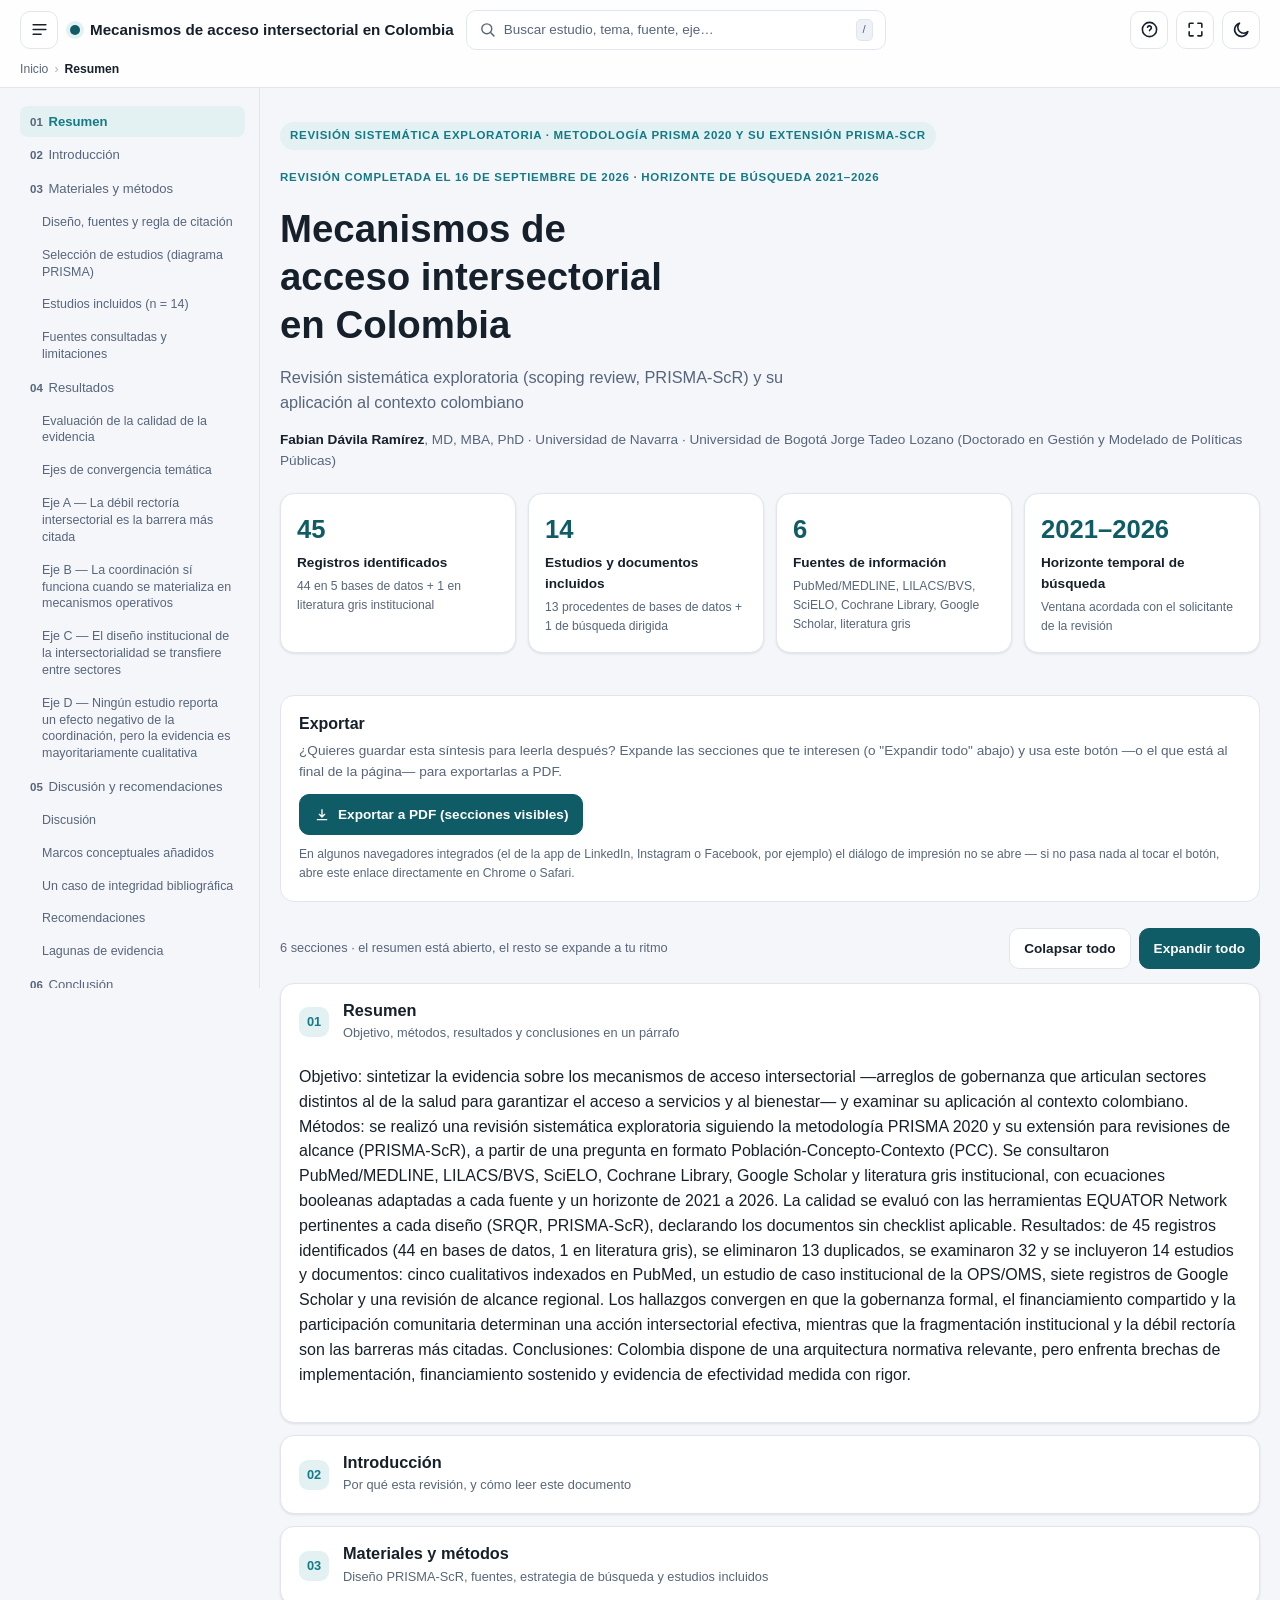
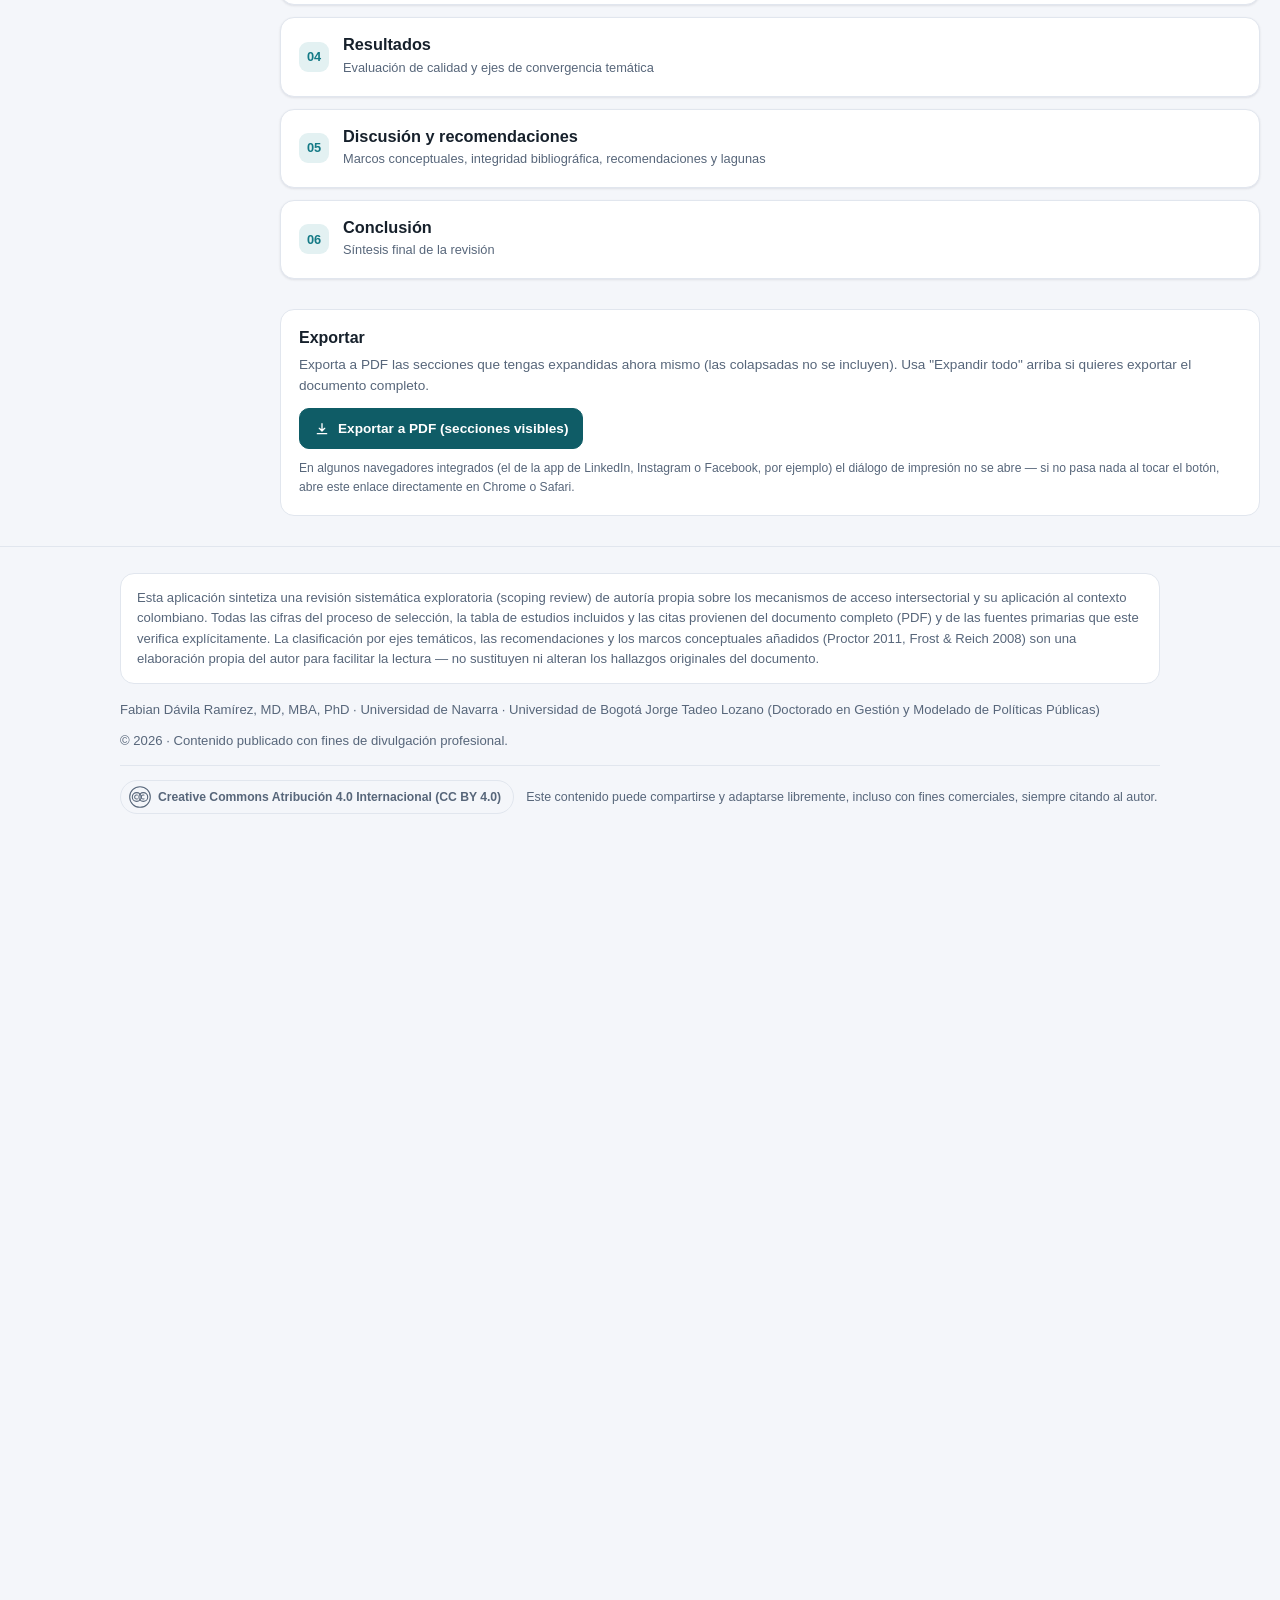
==== index.html @ cc87b581 "Publicación inicial: explorador interactivo de la revisión sistemática sobre mecanismos de acceso in" ====
<!doctype html>
<html lang="es">
<head>
<meta charset="UTF-8">
<meta name="viewport" content="width=device-width, initial-scale=1, viewport-fit=cover">
<title>Mecanismos de acceso intersectorial — Explorador interactivo</title>
<meta name="description" content="Revisión sistemática exploratoria (scoping review, PRISMA-ScR) sobre los mecanismos de acceso intersectorial y su aplicación al contexto colombiano.">
<meta name="color-scheme" content="light dark">
<link rel="icon" href="data:image/svg+xml,<svg xmlns=%22http://www.w3.org/2000/svg%22 viewBox=%220 0 100 100%22><text y=%22.9em%22 font-size=%2290%22>🔗</text></svg>">
<link rel="stylesheet" href="css/style.css">

<meta property="og:title" content="Mecanismos de acceso intersectorial — Explorador interactivo">
<meta property="og:description" content="Revisión sistemática exploratoria (scoping review, PRISMA-ScR) sobre los mecanismos de acceso intersectorial y su aplicación al contexto colombiano.">
<meta property="og:type" content="website">
</head>
<body>

<a href="#main" class="sr-only">Saltar al contenido</a>

<header class="site-header">
  <div class="container bar">
    <button class="icon-btn toc-toggle" id="toc-toggle" type="button" aria-label="Abrir índice" aria-expanded="false" aria-controls="sidebar">
      <svg viewBox="0 0 24 24" fill="none" stroke="currentColor" stroke-width="2" stroke-linecap="round"><path d="M4 6h16M4 12h16M4 18h10"/></svg>
    </button>
    <div class="brand">
      <span class="dot" aria-hidden="true"></span>
      <span id="brand-title">Acceso Intersectorial</span>
    </div>
    <button class="search-trigger" id="search-trigger" type="button" aria-haspopup="dialog" aria-controls="search-panel">
      <svg viewBox="0 0 24 24" fill="none" stroke="currentColor" stroke-width="2" stroke-linecap="round"><circle cx="11" cy="11" r="7"/><path d="M21 21l-4.3-4.3"/></svg>
      <span>Buscar estudio, tema, fuente, eje…</span>
      <kbd>/</kbd>
    </button>
    <div class="header-actions">
      <button class="icon-btn" id="help-toggle" type="button" aria-label="Atajos de teclado" aria-haspopup="dialog" aria-controls="shortcuts-panel" title="Atajos de teclado (?)">
        <svg viewBox="0 0 24 24" fill="none" stroke="currentColor" stroke-width="2" stroke-linecap="round" stroke-linejoin="round"><circle cx="12" cy="12" r="9"/><path d="M9.5 9.2a2.5 2.5 0 0 1 4.9.8c0 1.6-2.4 1.8-2.4 3.4"/><circle cx="12" cy="16.8" r=".4" fill="currentColor" stroke="none"/></svg>
      </button>
      <button class="icon-btn" id="focus-toggle" type="button" aria-label="Modo de lectura enfocada" aria-pressed="false" title="Modo de lectura enfocada">
        <svg viewBox="0 0 24 24" fill="none" stroke="currentColor" stroke-width="2" stroke-linecap="round" stroke-linejoin="round"><path d="M4 9V5a1 1 0 0 1 1-1h4M20 9V5a1 1 0 0 0-1-1h-4M4 15v4a1 1 0 0 0 1 1h4M20 15v4a1 1 0 0 1-1 1h-4"/></svg>
      </button>
      <button class="icon-btn theme-toggle" id="theme-toggle" type="button" aria-label="Cambiar modo claro/oscuro" title="Modo claro / oscuro">
        <svg class="sun" viewBox="0 0 24 24" fill="none" stroke="currentColor" stroke-width="2" stroke-linecap="round"><circle cx="12" cy="12" r="4.2"/><path d="M12 2.5v2.4M12 19.1v2.4M4.4 4.4l1.7 1.7M17.9 17.9l1.7 1.7M2.5 12h2.4M19.1 12h2.4M4.4 19.6l1.7-1.7M17.9 6.1l1.7-1.7"/></svg>
        <svg class="moon" viewBox="0 0 24 24" fill="none" stroke="currentColor" stroke-width="2" stroke-linecap="round" stroke-linejoin="round"><path d="M20 14.5A8.5 8.5 0 1 1 9.5 4a6.8 6.8 0 0 0 10.5 10.5z"/></svg>
      </button>
    </div>
  </div>
  <nav class="breadcrumb" id="breadcrumb" aria-label="Ruta de navegación"></nav>
</header>

<!-- Search overlay -->
<div class="search-panel" id="search-panel" role="dialog" aria-modal="true" aria-label="Buscar en el explorador" hidden>
  <div class="search-panel-inner">
    <div class="search-input-row">
      <svg viewBox="0 0 24 24" fill="none" stroke="currentColor" stroke-width="2" stroke-linecap="round"><circle cx="11" cy="11" r="7"/><path d="M21 21l-4.3-4.3"/></svg>
      <input type="text" id="search-input" placeholder="Estudio, autor, tema, fuente, eje…" autocomplete="off" aria-label="Texto de búsqueda" aria-controls="search-results" aria-expanded="false" role="combobox" aria-autocomplete="list">
      <button class="icon-btn" id="search-close" type="button" aria-label="Cerrar búsqueda (Esc)">
        <svg viewBox="0 0 24 24" fill="none" stroke="currentColor" stroke-width="2" stroke-linecap="round"><path d="M6 6l12 12M18 6L6 18"/></svg>
      </button>
    </div>
    <ul class="search-results" id="search-results" role="listbox" aria-label="Resultados de búsqueda"></ul>
    <p class="search-hint">↑ / ↓ para navegar · Enter para ir · Esc para cerrar</p>
  </div>
</div>

<!-- Keyboard shortcuts help -->
<div class="shortcuts-panel" id="shortcuts-panel" role="dialog" aria-modal="true" aria-label="Atajos de teclado" hidden>
  <div class="shortcuts-panel-inner">
    <div class="shortcuts-head">
      <h2>Atajos de teclado</h2>
      <button class="icon-btn" id="shortcuts-close" type="button" aria-label="Cerrar (Esc)">
        <svg viewBox="0 0 24 24" fill="none" stroke="currentColor" stroke-width="2" stroke-linecap="round"><path d="M6 6l12 12M18 6L6 18"/></svg>
      </button>
    </div>
    <dl class="shortcuts-list">
      <div><dt><kbd>/</kbd></dt><dd>Abrir el buscador</dd></div>
      <div><dt><kbd>Esc</kbd></dt><dd>Cerrar buscador, ayuda o índice móvil</dd></div>
      <div><dt><kbd>↑</kbd> <kbd>↓</kbd></dt><dd>Moverse entre resultados de búsqueda</dd></div>
      <div><dt><kbd>Enter</kbd></dt><dd>Ir al resultado resaltado</dd></div>
      <div><dt><kbd>?</kbd></dt><dd>Abrir/cerrar esta ayuda</dd></div>
    </dl>
  </div>
</div>

<div class="layout">
  <div class="sidebar-scrim" id="sidebar-scrim" hidden></div>
  <aside class="sidebar" id="sidebar" aria-label="Índice de contenidos">
    <nav class="toc" id="toc" aria-label="Secciones"></nav>
    <div class="sidebar-footer">
      <button class="btn sources-panel-btn" id="sources-panel-btn" type="button">Panel de fuentes</button>
    </div>
  </aside>

  <main id="main">
    <div class="container">
      <section class="hero">
        <span class="eyebrow" id="hero-framework">Revisión sistemática exploratoria</span>
        <span class="eyebrow" id="hero-period" style="background:transparent;padding-left:0"></span>
        <h1 id="hero-title">Mecanismos de acceso intersectorial en Colombia</h1>
        <p class="lede" id="hero-lede">Explorador interactivo de una revisión sistemática exploratoria (scoping review, PRISMA-ScR) sobre los mecanismos de acceso intersectorial y su aplicación al contexto colombiano.</p>
        <p class="byline" id="byline"></p>
        <div class="stat-grid" id="stat-grid"></div>
      </section>

      <!-- Botón de exportar duplicado al inicio y al final — mismo control global,
           nunca uno por sección (ver references/arquitectura-js.md, "Exportar a PDF"). -->
      <section class="export-panel export-panel-top" aria-labelledby="export-panel-top-title">
        <h2 id="export-panel-top-title">Exportar</h2>
        <p class="export-panel-intro">¿Quieres guardar esta síntesis para leerla después? Expande las secciones que te interesen (o "Expandir todo" abajo) y usa este botón —o el que está al final de la página— para exportarlas a PDF.</p>
        <button class="btn btn-primary js-export-pdf" type="button">
          <svg viewBox="0 0 24 24" fill="none" stroke="currentColor" stroke-width="2" stroke-linecap="round" stroke-linejoin="round" width="16" height="16" aria-hidden="true"><path d="M12 4v11m0 0l-4-4m4 4l4-4M5 19h14"/></svg>
          Exportar a PDF (secciones visibles)
        </button>
        <p class="export-panel-hint">En algunos navegadores integrados (el de la app de LinkedIn, Instagram o Facebook, por ejemplo) el diálogo de impresión no se abre — si no pasa nada al tocar el botón, abre este enlace directamente en Chrome o Safari.</p>
      </section>

      <div class="toolbar">
        <span class="hint" id="section-count-hint"></span>
        <div style="display:flex;gap:8px;flex-wrap:wrap">
          <button class="btn" id="collapse-all" type="button">Colapsar todo</button>
          <button class="btn btn-primary" id="expand-all" type="button">Expandir todo</button>
        </div>
      </div>

      <!-- El motor (app.js) llena este contenedor a partir de SECTIONS -->
      <div class="accordion" id="accordion"></div>

      <section class="export-panel" aria-labelledby="export-panel-title">
        <h2 id="export-panel-title">Exportar</h2>
        <p class="export-panel-intro">Exporta a PDF las secciones que tengas expandidas ahora mismo (las colapsadas no se incluyen). Usa "Expandir todo" arriba si quieres exportar el documento completo.</p>
        <button class="btn btn-primary js-export-pdf" type="button">
          <svg viewBox="0 0 24 24" fill="none" stroke="currentColor" stroke-width="2" stroke-linecap="round" stroke-linejoin="round" width="16" height="16" aria-hidden="true"><path d="M12 4v11m0 0l-4-4m4 4l4-4M5 19h14"/></svg>
          Exportar a PDF (secciones visibles)
        </button>
        <p class="export-panel-hint">En algunos navegadores integrados (el de la app de LinkedIn, Instagram o Facebook, por ejemplo) el diálogo de impresión no se abre — si no pasa nada al tocar el botón, abre este enlace directamente en Chrome o Safari.</p>
      </section>

      <section class="sources-panel" id="sources-panel" aria-labelledby="sources-panel-title" hidden>
        <h2 id="sources-panel-title">Panel de fuentes</h2>
        <p class="sources-panel-intro">Todas las fuentes con URL pública verificable citadas en esta aplicación, en un solo lugar.</p>
        <div id="sources-panel-body"></div>
      </section>
    </div>
  </main>
</div>

<button class="scroll-top" id="scroll-top" type="button" aria-label="Volver arriba" hidden>
  <svg viewBox="0 0 24 24" fill="none" stroke="currentColor" stroke-width="2.2" stroke-linecap="round" stroke-linejoin="round"><path d="M12 19V5M5 12l7-7 7 7"/></svg>
</button>

<footer class="site-footer">
  <div class="container">
    <div class="disclaimer" id="footer-disclaimer"></div>
    <p id="footer-author"></p>
    <p>© <span id="year"></span> · Contenido publicado con fines de divulgación profesional.</p>
    <div class="cc-block">
      <a class="cc-badge" id="cc-badge" href="#" target="_blank" rel="license noopener noreferrer"></a>
      <p id="footer-license-text"></p>
    </div>
  </div>
</footer>

<script src="js/data.js"></script>
<script src="js/app.js"></script>
</body>
</html>
---- css/style.css ----
/* ============================================================
   Design tokens
   ============================================================ */
:root{
  --bg: #f4f6fa;
  --bg-elevated: #ffffff;
  --surface: #ffffff;
  --surface-2: #eef1f7;
  --text: #16202b;
  --text-muted: #57667a;
  --border: #e1e6ee;
  --primary: #0f5c66;
  --primary-2: #147a86;
  --primary-tint: #e3f1f2;
  --accent: #c4711f;
  --danger: #b3241c;
  --danger-tint: #fbe9e7;
  --success: #226b4a;
  --success-tint: #e6f3ec;
  --chip-a: #6a3fb5;
  --chip-b: #b3241c;
  --chip-c: #c4711f;
  --chip-d: #147a86;
  --chip-e: #3a5a9c;
  --shadow: 0 1px 2px rgba(16,24,40,.04), 0 1px 3px rgba(16,24,40,.06);
  --shadow-lg: 0 8px 24px rgba(16,24,40,.10);
  --radius: 14px;
  --radius-sm: 8px;
  --maxw: 1080px;
  color-scheme: light;
}

@media (prefers-color-scheme: dark){
  :root:not([data-theme="light"]){
    --bg: #0e141b;
    --bg-elevated: #141c25;
    --surface: #161f29;
    --surface-2: #1c2632;
    --text: #e7ecf2;
    --text-muted: #97a5b6;
    --border: #263140;
    --primary: #4fb8c2;
    --primary-2: #6fd0d9;
    --primary-tint: #113238;
    --accent: #e0a458;
    --danger: #f0776d;
    --danger-tint: #3a1f1c;
    --success: #64d19f;
    --success-tint: #10301f;
    --chip-a: #b39ce8;
    --chip-b: #f0776d;
    --chip-c: #e0a458;
    --chip-d: #4fb8c2;
    --chip-e: #8fa8e0;
    --shadow: 0 1px 2px rgba(0,0,0,.3);
    --shadow-lg: 0 12px 32px rgba(0,0,0,.45);
    color-scheme: dark;
  }
}
:root[data-theme="dark"]{
  --bg: #0e141b;
  --bg-elevated: #141c25;
  --surface: #161f29;
  --surface-2: #1c2632;
  --text: #e7ecf2;
  --text-muted: #97a5b6;
  --border: #263140;
  --primary: #4fb8c2;
  --primary-2: #6fd0d9;
  --primary-tint: #113238;
  --accent: #e0a458;
  --danger: #f0776d;
  --danger-tint: #3a1f1c;
  --success: #64d19f;
  --success-tint: #10301f;
  --chip-a: #b39ce8;
  --chip-b: #f0776d;
  --chip-c: #e0a458;
  --chip-d: #4fb8c2;
  --chip-e: #8fa8e0;
  --shadow: 0 1px 2px rgba(0,0,0,.3);
  --shadow-lg: 0 12px 32px rgba(0,0,0,.45);
  color-scheme: dark;
}

*{ box-sizing: border-box; }
html{ scroll-behavior: smooth; }
@media (prefers-reduced-motion: reduce){
  html{ scroll-behavior: auto; }
  *{ animation-duration:.001ms !important; transition-duration:.001ms !important; }
}
/* Accessibility: visible focus ring on every interactive element */
a:focus-visible, button:focus-visible, input:focus-visible, [tabindex]:focus-visible,
.acc-header:focus-visible, .node-box:focus-visible, .loop-tag-group:focus-visible,
.filter-chip:focus-visible, .data-table-toggle:focus-visible{
  outline: 3px solid var(--primary-2);
  outline-offset: 2px;
  border-radius: 4px;
}
:focus:not(:focus-visible){ outline: none; }
.sr-only-focusable:not(:focus){
  position:absolute; width:1px; height:1px; padding:0; margin:-1px; overflow:hidden;
  clip:rect(0,0,0,0); white-space:nowrap; border:0;
}
body{
  margin:0;
  background: var(--bg);
  color: var(--text);
  font-family: -apple-system, "Segoe UI", Roboto, Helvetica, Arial, sans-serif;
  line-height: 1.55;
  -webkit-font-smoothing: antialiased;
  transition: background .2s ease, color .2s ease;
}
img{ max-width:100%; }
a{ color: var(--primary-2); }
h1,h2,h3,h4{ line-height:1.25; margin: 0 0 .4em; font-weight: 700; }
p{ margin: 0 0 .8em; }
.container{ max-width: var(--maxw); margin:0 auto; padding: 0 20px; }

/* ============================================================
   Header
   ============================================================ */
.site-header{
  position: sticky; top:0; z-index: 40;
  background: color-mix(in srgb, var(--bg-elevated) 88%, transparent);
  backdrop-filter: saturate(180%) blur(10px);
  border-bottom: 1px solid var(--border);
}
.site-header .bar{
  display:flex; align-items:center; justify-content: flex-start;
  padding: 10px 20px;
  gap: 12px;
  max-width: 1360px; margin: 0 auto;
}
.brand{ display:flex; align-items:center; gap:10px; font-weight:700; font-size:.95rem; flex:none; }
.brand .dot{ width:10px; height:10px; border-radius:50%; background: var(--primary); box-shadow: 0 0 0 4px var(--primary-tint); flex: none; }
.header-actions{ display:flex; align-items:center; gap:8px; flex:none; margin-left:auto; }
.toc-toggle{ display:none; }

/* Search trigger (opens the search panel) */
.search-trigger{
  display:flex; align-items:center; gap:8px; flex:1 1 auto; max-width: 420px;
  font: inherit; font-size:.84rem; color: var(--text-muted);
  background: var(--surface); border:1px solid var(--border); border-radius: 10px;
  padding: 8px 12px; cursor:pointer; min-width:0;
}
.search-trigger:hover{ background: var(--surface-2); }
.search-trigger svg{ width:17px; height:17px; flex:none; }
.search-trigger span{ flex:1 1 auto; text-align:left; overflow:hidden; text-overflow:ellipsis; white-space:nowrap; }
.search-trigger kbd{
  flex:none; font: inherit; font-size:.72rem; padding: 1px 6px; border-radius:5px;
  border:1px solid var(--border); background: var(--surface-2); color: var(--text-muted);
}

/* Breadcrumb */
.breadcrumb{
  max-width: 1360px; margin: 0 auto; padding: 0 20px 8px;
  font-size:.76rem; color: var(--text-muted); display:flex; gap:6px; flex-wrap:wrap;
  min-height: 1px;
}
.breadcrumb a{ color: var(--text-muted); text-decoration:none; }
.breadcrumb a:hover{ color: var(--primary-2); text-decoration:underline; }
.breadcrumb .sep{ opacity:.5; }
.breadcrumb .current{ color: var(--text); font-weight:600; }

/* ============================================================
   Layout: sidebar + main content
   ============================================================ */
.layout{
  display:grid; grid-template-columns: 260px minmax(0,1fr);
  max-width: 1360px; margin: 0 auto; align-items: start; gap: 0;
}
.sidebar{
  position: sticky; top: 0; align-self: start;
  max-height: 100vh; overflow-y: auto;
  padding: 18px 14px 40px 20px;
  border-right: 1px solid var(--border);
}
.sidebar-footer{ margin-top:16px; padding-top:14px; border-top:1px solid var(--border); }
.sources-panel-btn{ width:100%; justify-content:center; }
#main{ min-width:0; }
.sidebar-scrim{
  display:none;
}

.toc{ display:flex; flex-direction:column; gap:2px; }
.toc-link{
  display:block; padding:7px 10px; border-radius:8px; font-size:.82rem;
  color: var(--text-muted); text-decoration:none; line-height:1.35;
}
.toc-link:hover{ background: var(--surface-2); color: var(--text); }
.toc-link.active{ background: var(--primary-tint); color: var(--primary-2); font-weight:700; }
.toc-link.sub{ padding-left:22px; font-size:.78rem; }
.toc-num{ display:inline-block; width:1.6em; color: var(--text-muted); font-weight:700; font-size:.72rem; }

@media (max-width: 960px){
  .toc-toggle{ display:inline-flex; }
  .search-trigger span{ display:none; }
  .search-trigger kbd{ display:none; }
  .search-trigger{ flex:none; width:38px; height:38px; justify-content:center; padding:0; }
  .layout{ display:block; }
  .sidebar{
    position: fixed; top:0; left:0; bottom:0; z-index: 70;
    width: min(320px, 86vw); max-height:none;
    background: var(--bg-elevated); box-shadow: var(--shadow-lg);
    transform: translateX(-100%); transition: transform .22s ease;
    padding-top: 64px;
  }
  .sidebar.open{ transform: translateX(0); }
  .sidebar-scrim{
    display:block; position:fixed; inset:0; z-index:60;
    background: rgba(10,14,20,.45);
  }
  .sidebar-scrim[hidden]{ display:none; }
}

.icon-btn{
  display:inline-flex; align-items:center; justify-content:center;
  width:38px; height:38px; border-radius: 10px;
  border: 1px solid var(--border); background: var(--surface); color: var(--text);
  cursor:pointer; transition: transform .15s ease, background .15s ease;
}
.icon-btn:hover{ background: var(--surface-2); }
.icon-btn:active{ transform: scale(.94); }
.icon-btn svg{ width:19px; height:19px; }
.theme-toggle .sun{ display:none; }
:root[data-theme="dark"] .theme-toggle .sun{ display:block; }
:root[data-theme="dark"] .theme-toggle .moon{ display:none; }
@media (prefers-color-scheme: dark){
  :root:not([data-theme="light"]) .theme-toggle .sun{ display:block; }
  :root:not([data-theme="light"]) .theme-toggle .moon{ display:none; }
}

.btn{
  display:inline-flex; align-items:center; gap:8px;
  font: inherit; font-weight:600; font-size:.85rem;
  padding: 9px 14px; border-radius: 10px; border:1px solid var(--border);
  background: var(--surface); color: var(--text); cursor:pointer;
  transition: background .15s ease, border-color .15s ease;
  white-space: nowrap;
}
.btn:hover{ background: var(--surface-2); }
.btn-primary{ background: var(--primary); border-color: var(--primary); color: #fff; }
.btn-primary:hover{ background: var(--primary-2); border-color: var(--primary-2); }
.btn svg{ width:16px; height:16px; }

/* ============================================================
   Hero
   ============================================================ */
.hero{ padding: 34px 0 22px; }
.eyebrow{
  display:inline-flex; align-items:center; gap:8px;
  font-size:.72rem; font-weight:700; letter-spacing:.06em; text-transform:uppercase;
  color: var(--primary-2); background: var(--primary-tint);
  padding: 5px 10px; border-radius: 999px; margin-bottom: 14px;
}
.hero h1{ font-size: clamp(1.6rem, 3.4vw, 2.4rem); max-width: 18ch; }
.hero .lede{ font-size: 1.02rem; color: var(--text-muted); max-width: 62ch; }
.hero .byline{ font-size:.85rem; color: var(--text-muted); margin-top: 14px; }
.hero .byline strong{ color: var(--text); }

.stat-grid{
  display:grid; grid-template-columns: repeat(4, 1fr); gap: 12px;
  margin-top: 22px;
}
.stat-card{
  background: var(--surface); border:1px solid var(--border); border-radius: var(--radius);
  padding: 16px; box-shadow: var(--shadow);
}
.stat-card .value{ font-size: 1.6rem; font-weight:800; color: var(--primary); }
.stat-card .label{ font-weight:600; font-size:.85rem; margin-top:2px; }
.stat-card .detail{ font-size:.76rem; color: var(--text-muted); margin-top:4px; }

/* ============================================================
   Toolbar (expand/collapse)
   ============================================================ */
.toolbar{
  display:flex; align-items:center; justify-content:space-between;
  gap: 12px; margin: 26px 0 14px; flex-wrap: wrap;
}
.toolbar .hint{ font-size:.8rem; color: var(--text-muted); }

/* ============================================================
   Accordion
   ============================================================ */
.accordion{ display:flex; flex-direction:column; gap:12px; margin-bottom: 30px; }
.acc-item{
  background: var(--surface); border:1px solid var(--border); border-radius: var(--radius);
  box-shadow: var(--shadow); overflow: hidden;
}
.acc-header{
  display:flex; align-items:center; gap:14px; width:100%;
  padding: 16px 18px; background:none; border:none; cursor:pointer;
  font: inherit; color: var(--text); text-align:left;
}
.acc-header .num{
  flex:none; width:30px; height:30px; border-radius:9px;
  background: var(--primary-tint); color: var(--primary-2);
  display:flex; align-items:center; justify-content:center; font-weight:800; font-size:.8rem;
}
.acc-header .titles{ flex:1 1 auto; min-width:0; }
.acc-header .titles h3{ margin:0; font-size:1.02rem; }
.acc-header .titles .sub{ font-size:.8rem; color: var(--text-muted); margin-top:2px; }
.acc-header .chev{
  flex:none; width:22px; height:22px; color: var(--text-muted);
  transition: transform .2s ease;
}
.acc-item.open .acc-header .chev{ transform: rotate(180deg); }
.acc-panel{
  display:grid; grid-template-rows: 0fr; transition: grid-template-rows .25s ease;
}
.acc-panel > div{ overflow:hidden; }
.acc-item.open .acc-panel{ grid-template-rows: 1fr; }
.acc-body{ padding: 4px 18px 22px; }

/* ============================================================
   Chips / badges
   ============================================================ */
.chip{
  display:inline-flex; align-items:center; gap:5px;
  font-size:.72rem; font-weight:700; padding: 3px 9px; border-radius: 999px;
  border: 1px solid currentColor;
}
.chip-a{ color: var(--chip-a); }
.chip-b{ color: var(--chip-b); }
.chip-c{ color: var(--chip-c); }
.chip-d{ color: var(--chip-d); }
.chip-e{ color: var(--chip-e); }
.chip-muted{ color: var(--text-muted); border-color: var(--border); }

.study-ref{
  display:inline-flex; align-items:center; justify-content:center;
  min-width: 22px; height:22px; padding: 0 5px; border-radius:6px;
  background: var(--surface-2); color: var(--text-muted); font-size:.72rem; font-weight:700;
  border:1px solid var(--border);
}

/* ============================================================
   Cards / lists
   ============================================================ */
.card{
  background: var(--surface-2); border:1px solid var(--border); border-radius: 12px;
  padding: 14px 16px; margin-bottom: 12px;
}
.card:last-child{ margin-bottom:0; }
.category-block{
  border-left: 4px solid var(--border); padding-left: 14px; margin-bottom: 20px;
}
.category-block:last-child{ margin-bottom:0; }
.category-block.cat-a{ border-color: var(--chip-a); }
.category-block.cat-b{ border-color: var(--chip-b); }
.category-block.cat-c{ border-color: var(--chip-c); }
.category-block.cat-d{ border-color: var(--chip-d); }
.category-block.cat-e{ border-color: var(--chip-e); }
.category-block h4{ font-size:.98rem; margin-bottom:8px; }
.code-list{ list-style:none; margin:0; padding:0; display:flex; flex-direction:column; gap:12px; }
.code-list li{
  display:flex; flex-direction:column; gap:3px;
  font-size:.88rem; color: var(--text);
}
.code-list .refs, .cite-list-inline{
  font-size:.78rem; color: var(--text-muted); line-height:1.5;
}
.code-list .refs a, .cite-list-inline a{ color: var(--primary-2); }

.selective-box{
  background: linear-gradient(135deg, var(--primary-tint), transparent);
  border:1px solid var(--primary-2); border-radius: var(--radius);
  padding: 18px; margin-top: 18px;
}
.selective-box h4{ color: var(--primary-2); font-size:.78rem; text-transform:uppercase; letter-spacing:.05em; }

.related-work-box{
  background: var(--surface-2); border:1px dashed var(--border); border-radius: var(--radius);
  padding: 14px 16px; margin-top: 14px; font-size:.86rem;
}
.related-work-box h4{ color: var(--text-muted); font-size:.72rem; text-transform:uppercase; letter-spacing:.05em; margin-bottom:6px; }

/* Quoted-phrase citation chip (replaces plain numeric refs) */
.cite-tag{
  display:inline-block; font-size:.78rem; font-style:italic; color: var(--primary-2);
  background: var(--primary-tint); border:1px solid var(--border); border-radius:6px;
  padding:1px 8px; margin:2px 3px 2px 0; line-height:1.6; cursor:default;
}
.related-work-box p{ color: var(--text-muted); margin: 4px 0 0; }

/* ============================================================
   Speaker avatars
   ============================================================ */
.avatar{
  display:inline-flex; align-items:center; justify-content:center;
  border-radius: 50%; flex: none; font-weight:800; letter-spacing:.02em;
  vertical-align: middle; object-fit: cover;
}
.avatar-photo{ border:1.5px solid var(--border); background: var(--surface-2); }
.avatar-initials{ border:1.5px solid currentColor; background: color-mix(in srgb, currentColor 14%, var(--surface)); }
.speaker-cell{ display:inline-flex; align-items:center; gap:8px; }
.agenda-role{ font-size:.76rem; color: var(--text-muted); margin-top:2px; }
.stat-card .confidence-tag{ margin-top:8px; }

/* ============================================================
   Subsection dividers (merged accordion bodies, e.g. "Resultados"
   containing Diagnóstico causal + Ejes temáticos + Cifras clave)
   ============================================================ */
.subsection-title{
  font-size: 1.05rem; color: var(--primary-2); margin: 34px 0 4px;
  padding-top: 22px; border-top: 1px solid var(--border);
}
.acc-body > .subsection-title:first-child{ margin-top:0; padding-top:0; border-top:none; }
.subsection-subtitle{ font-size:.84rem; color: var(--text-muted); margin-bottom: 14px; }

/* ============================================================
   Mind map (mapa mental radial genérico — renombra este comentario)
   ============================================================ */
.mindmap-edge{ fill:none; stroke: var(--border); stroke-width: 1.8; }
.node-box.mindmap-hub rect{ fill: var(--primary); stroke: var(--primary); }
.node-box.mindmap-hub text{ fill: #fff; font-weight:800; font-size:12.5px; }
.template-download{
  display:flex; align-items:center; justify-content:space-between; gap:16px; flex-wrap:wrap;
  background: var(--surface-2); border:1px solid var(--border); border-radius: var(--radius);
  padding: 14px 16px; margin-top: 16px;
}
.template-download strong{ font-size:.92rem; }
.template-download .btn{ flex:none; white-space:nowrap; }

/* ============================================================
   Constellation map (ejes × sesiones)
   ============================================================ */
.axis-node.cat-a rect{ stroke: var(--chip-a); }
.axis-node.cat-b rect{ stroke: var(--chip-b); }
.axis-node.cat-c rect{ stroke: var(--chip-c); }
.axis-node.cat-d rect{ stroke: var(--chip-d); }
.axis-node.cat-e rect{ stroke: var(--chip-e); }
.axis-node rect{ stroke-width: 2.2; }
.session-node circle{ fill: var(--surface); stroke: var(--border); stroke-width:1.3; }
.session-node:hover circle, .session-node.active circle{ stroke: var(--primary-2); stroke-width:2.2; fill: var(--primary-tint); }
.session-node text{ fill: var(--text); font-size: 10px; font-weight:800; }
.edge-path.edge-secondary{ stroke-dasharray: 3 3; opacity: .5; }
.diagram-wrap.constellation-wrap svg{ min-width: 720px; }

/* ============================================================
   Causal diagram
   ============================================================ */
.diagram-wrap{
  position: relative;
  background: var(--surface-2); border:1px solid var(--border); border-radius: var(--radius);
  padding: 10px; overflow: auto;
}
.diagram-wrap svg{ display:block; margin:0 auto; min-width: 520px; }
.node-box{ cursor:pointer; }
.node-box rect{ fill: var(--surface); stroke: var(--border); stroke-width:1.5; transition: stroke .15s ease, fill .15s ease; }
.node-box:hover rect, .node-box.active rect{ stroke: var(--primary-2); stroke-width:2.5; fill: var(--primary-tint); }
.node-box text{ fill: var(--text); font-size: 11.5px; font-weight:600; }
.node-box .actors{ fill: var(--text-muted); font-size: 9.5px; font-weight:400; }
.edge-path{ fill:none; stroke: var(--text-muted); stroke-width: 1.6; marker-end:url(#arrow); }
.edge-label{
  fill: var(--text); font-size: 11px; font-weight:800;
}
.edge-label.neg{ fill: var(--danger); }
.edge-label.pos{ fill: var(--success); }
.loop-tag{ font-size: 13px; font-weight:800; }
.loop-tag.r{ fill: var(--danger); }
.loop-tag.b{ fill: var(--success); }
.loop-tag-group{ cursor:pointer; }
.loop-tag-group rect{ fill: transparent; }
.loop-tag-group:hover rect, .loop-tag-group.active rect{ fill: color-mix(in srgb, currentColor 12%, transparent); }
.b1-edge{ stroke-dasharray: 5 4; stroke: var(--success); }

.prisma-box rect{ fill: var(--surface); stroke: var(--border); stroke-width:1.4; }
.prisma-box.prisma-removed rect{ fill: var(--surface-2); }
.prisma-box.prisma-included rect{ stroke: var(--success); stroke-width:1.8; }
.prisma-title{ fill: var(--text); font-size: 11px; font-weight:800; }
.prisma-box.prisma-included .prisma-title{ fill: var(--success); }
.prisma-label{ fill: var(--text-muted); font-size: 10px; }
.prisma-arrow{ stroke: var(--text-muted); stroke-width: 1.5; }
.prisma-header-pill rect{ fill: color-mix(in srgb, var(--accent) 30%, var(--surface)); }
.prisma-header-text{ fill: var(--text); font-size: 11.5px; font-weight:700; }
.prisma-stage-pill rect{ fill: color-mix(in srgb, var(--primary-2) 20%, var(--surface)); }
.prisma-stage{
  fill: var(--primary-2); font-size: 10.5px; font-weight:800;
  letter-spacing:.06em; text-transform:uppercase;
}

.loop-legend{ display:flex; flex-wrap:wrap; gap: 14px; margin-top: 14px; font-size:.82rem; }
.loop-legend .swatch{ display:inline-flex; align-items:center; gap:6px; }
.loop-legend .sw{ width:14px; height:14px; border-radius:4px; }
.sw-r{ background: var(--danger); }
.sw-b{ background: var(--success); }
.diagram-hint{ font-size:.78rem; color: var(--text-muted); margin-top:10px; }

/* Floating callout for node/loop hover, anchored inside .diagram-wrap */
.diagram-tooltip{
  position:absolute; z-index: 20; max-width: 280px; max-height: 320px; overflow-y:auto;
  background: var(--surface); border:1px solid var(--primary-2); border-radius: 12px;
  padding: 12px 14px; box-shadow: var(--shadow-lg); font-size:.82rem;
  pointer-events:auto; transition: opacity .12s ease;
}
.diagram-tooltip[hidden]{ display:none; }
.diagram-tooltip h5{ margin:0 0 4px; font-size:.88rem; }
.diagram-tooltip p{ margin:0 0 6px; }
.diagram-tooltip p:last-child{ margin-bottom:0; }
.diagram-tooltip a{ color: var(--primary-2); cursor:pointer; }
.diagram-tooltip .initiatives{ display:flex; flex-wrap:wrap; gap:5px; margin-top:8px; }
.tag-pill{
  font-size:.74rem; padding:3px 9px; border-radius:999px; background: var(--surface-2); color: var(--text-muted);
  border:1px solid var(--border);
}

/* ============================================================
   Indicators / charts
   ============================================================ */
.indicator-block{ margin-bottom: 28px; }
.indicator-block:last-child{ margin-bottom:0; }
.indicator-head{ display:flex; justify-content:space-between; align-items:flex-start; gap:10px; flex-wrap:wrap; margin-bottom:6px;}
.indicator-head h4{ font-size:.98rem; margin:0; }
.indicator-head .unit{ font-size:.76rem; color: var(--text-muted); }
.indicator-linklet{ font-size:.78rem; color: var(--text-muted); margin-bottom:10px; }
.chart-box{ background: var(--surface-2); border:1px solid var(--border); border-radius: 12px; padding: 14px; height: 260px; }
.indicator-callouts{ margin-top:10px; display:flex; flex-direction:column; gap:6px; }
.callout{
  font-size:.82rem; padding: 8px 10px; border-radius: 8px; background: var(--danger-tint);
  border-left: 3px solid var(--danger);
}
.scope-limits{
  background: var(--surface-2); border:1px solid var(--border); border-radius:10px;
  padding: 10px 12px; margin-bottom:8px; font-size:.8rem; color: var(--text-muted);
}
.scope-limits .scope-text{ margin:0; }
.scope-limits strong{ color: var(--text); }
.limit-list-compact{ list-style:none; margin:0; padding:0; display:flex; flex-direction:column; gap:5px; }
.limit-list-compact li{ padding-left:14px; position:relative; }
.limit-list-compact li::before{ content:"–"; position:absolute; left:0; color: var(--accent); font-weight:800; }

.indicator-source{ font-size:.75rem; color: var(--text-muted); margin-top:8px; display:flex; flex-direction:column; gap:3px; }
.source-line{ line-height:1.4; }
.source-tag{ font-weight:700; color: var(--text-muted); }

.comparison-row{
  display:flex; align-items:center; gap:16px; background: var(--surface-2);
  border:1px solid var(--border); border-radius:12px; padding: 16px; margin-bottom:10px;
}
.comparison-point{ flex:1; text-align:center; }
.comparison-point .cp-label{ font-size:.72rem; text-transform:uppercase; letter-spacing:.04em; color: var(--text-muted); font-weight:700; }
.comparison-point .cp-value{ font-size:1.5rem; font-weight:800; color: var(--text); margin-top:2px; }
.comparison-point.after .cp-value{ color: var(--primary-2); }
.comparison-arrow{ flex:none; width:24px; height:24px; color: var(--text-muted); }
@media (max-width:520px){
  .comparison-row{ gap:8px; padding:12px; }
  .comparison-point .cp-value{ font-size:1.15rem; }
}

/* ============================================================
   Recommendations
   ============================================================ */
.rec-card{
  border:1px solid var(--border); border-radius: var(--radius); padding: 16px 18px; margin-bottom: 14px;
  background: var(--surface-2);
}
.rec-card:last-child{ margin-bottom:0; }
.rec-top{ display:flex; align-items:center; gap:10px; margin-bottom:6px; flex-wrap:wrap; }
.rec-top h4{ margin:0; font-size:.98rem; }
.rec-leverage{ font-size:.78rem; color: var(--primary-2); font-weight:600; margin-bottom:8px; }
.rec-phase{ font-size:.75rem; color: var(--text-muted); margin-bottom:10px; font-style: italic; }
.outcomes{ display:grid; grid-template-columns: repeat(auto-fit,minmax(210px,1fr)); gap:8px; margin-top:10px; }
.outcome{
  background: var(--surface); border:1px solid var(--border); border-radius: 10px; padding: 10px 12px;
}
.outcome .name{ font-size:.78rem; font-weight:700; display:flex; justify-content:space-between; gap:6px; }
.level-pill{ font-size:.66rem; padding: 2px 7px; border-radius:999px; font-weight:700; text-transform:uppercase; letter-spacing:.02em; }
.level-alta, .level-alto{ background: var(--success-tint); color: var(--success); }
.level-media, .level-media-alta{ background: color-mix(in srgb, var(--accent) 18%, transparent); color: var(--accent); }
.level-baja, .level-incierta, .level-variable, .level-por{ background: var(--danger-tint); color: var(--danger); }
.outcome .note{ font-size:.76rem; color: var(--text-muted); margin-top:4px; }

/* ============================================================
   Autodiagnóstico rápido (checklist con resultado, localStorage)
   ============================================================ */
.selfcheck-wrap{ display:flex; flex-direction:column; gap:10px; margin-top:14px; }
.selfcheck-item{ background: var(--surface); border:1px solid var(--border); border-radius:10px; padding:10px 12px; }
.selfcheck-statement{ font-size:.86rem; font-weight:600; margin-bottom:8px; }
.selfcheck-options{ display:flex; gap:16px; flex-wrap:wrap; }
.selfcheck-opt{ display:inline-flex; align-items:center; gap:5px; font-size:.82rem; }
.selfcheck-opt label{ cursor:pointer; }
.selfcheck-meta{ color: var(--text-muted); font-size:.74rem; margin-top:6px; }
.selfcheck-result{ margin-top:4px; }
@media (max-width: 480px){
  .selfcheck-options{ gap:10px; }
}

/* ============================================================
   Studies table
   ============================================================ */
.table-wrap{ overflow-x:auto; border:1px solid var(--border); border-radius: 12px; }
table.studies{ width:100%; border-collapse: collapse; font-size:.84rem; min-width: 720px; }
table.studies th{
  text-align:left; background: var(--surface-2); padding: 10px 12px; font-size:.72rem;
  text-transform:uppercase; letter-spacing:.04em; color: var(--text-muted); border-bottom:1px solid var(--border);
  position: sticky; top:0;
}
table.studies td{ padding: 10px 12px; border-bottom:1px solid var(--border); vertical-align:top; }
table.studies tr:last-child td{ border-bottom:none; }
table.studies tr:hover td{ background: var(--surface-2); }
.db-badge{ font-size:.68rem; padding:2px 7px; border-radius:6px; background: var(--surface-2); border:1px solid var(--border); white-space:nowrap; }

/* Expandable "Ver datos" table under an indicator */
.data-table-toggle-wrap{ margin-top:10px; }
.data-table-toggle{
  display:inline-flex; align-items:center; gap:6px;
  background:none; border:1px solid var(--border); border-radius:8px;
  padding:6px 10px; font: inherit; font-size:.78rem; font-weight:600;
  color: var(--primary-2); cursor:pointer;
}
.data-table-toggle:hover{ background: var(--surface); }
.data-table-toggle .chev{ width:15px; height:15px; transition: transform .18s ease; }
.data-table-toggle.open .chev{ transform: rotate(180deg); }
.data-table-panel{ margin-top:10px; }
.data-table-note{ font-size:.76rem; color: var(--text-muted); margin:0 0 8px; }
.data-table-actions{ display:flex; justify-content:flex-end; margin-bottom:8px; }
.csv-download{
  display:inline-flex; align-items:center; gap:5px;
  font-size:.74rem; font-weight:700; color: var(--primary-2);
  text-decoration:none; border:1px solid var(--primary-2); border-radius:7px; padding:4px 9px;
}
.csv-download:hover{ background: var(--primary-tint); }
table.data-table{ width:100%; border-collapse: collapse; font-size:.8rem; min-width: 480px; }
table.data-table th{
  text-align:left; background: var(--surface-2); padding: 8px 10px; font-size:.7rem;
  text-transform:uppercase; letter-spacing:.03em; color: var(--text-muted); border-bottom:1px solid var(--border);
}
table.data-table td{ padding: 8px 10px; border-bottom:1px solid var(--border); white-space:nowrap; }
table.data-table tr:last-child td{ border-bottom:none; }
table.data-table tr:hover td{ background: var(--surface-2); }

/* Citation list inside diagram tooltips */
.cite-list{ list-style:none; margin:0; padding:0; display:flex; flex-direction:column; gap:6px; }
.cite-list li{ font-size:.78rem; line-height:1.4; }
.cite-list a{ color: var(--primary-2); }

.filter-row{ display:flex; gap:8px; margin-bottom: 12px; flex-wrap:wrap; }
.filter-chip{
  font-size:.78rem; padding: 6px 12px; border-radius: 999px; border:1px solid var(--border);
  background: var(--surface); cursor:pointer; color: var(--text-muted); font-weight:600;
}
.filter-chip.active{ background: var(--primary); border-color: var(--primary); color:#fff; }

/* ============================================================
   Gaps / methodology
   ============================================================ */
.gap-list, .limit-list{ list-style:none; margin:0; padding:0; display:flex; flex-direction:column; gap:10px; }
.gap-list li, .limit-list li{
  display:flex; gap:10px; font-size:.9rem; align-items:flex-start;
  background: var(--surface-2); border:1px solid var(--border); border-radius:10px; padding:10px 12px;
}
.gap-list li::before{ content:"—"; color: var(--accent); font-weight:800; flex:none; }
.limit-list li::before{ content:"!"; color: var(--danger); font-weight:800; flex:none; }

.pcc-grid{ display:grid; grid-template-columns: repeat(3,1fr); gap:12px; margin-bottom: 16px; }
.pcc-card{ background: var(--surface-2); border:1px solid var(--border); border-radius:10px; padding:12px 14px; }
.pcc-card .k{ font-size:.68rem; text-transform:uppercase; letter-spacing:.06em; color: var(--primary-2); font-weight:800; }
.pcc-card p{ margin: 4px 0 0; font-size:.86rem; }
.tag-row{ display:flex; flex-wrap:wrap; gap:6px; margin-top: 6px; }

/* ============================================================
   Search panel
   ============================================================ */
.search-panel{
  position: fixed; inset:0; z-index: 100;
  background: rgba(10,14,20,.45);
  display:flex; align-items:flex-start; justify-content:center;
  padding: 10vh 16px 16px;
}
.search-panel[hidden]{ display:none; }
.search-panel-inner{
  width:100%; max-width: 640px; background: var(--bg-elevated);
  border:1px solid var(--border); border-radius: var(--radius); box-shadow: var(--shadow-lg);
  overflow:hidden;
}
.search-input-row{ display:flex; align-items:center; gap:10px; padding: 14px 16px; border-bottom:1px solid var(--border); }
.search-input-row svg{ width:19px; height:19px; color: var(--text-muted); flex:none; }
.search-input-row input{
  flex:1 1 auto; border:none; background:none; font: inherit; font-size:1rem; color: var(--text); outline:none;
}
.search-results{ list-style:none; margin:0; padding:6px; max-height: 50vh; overflow-y:auto; }
.search-results:empty{ display:none; }
.search-result{
  display:block; padding: 10px 12px; border-radius:10px; cursor:pointer;
  color: var(--text); text-decoration:none;
}
.search-result .sr-label{ font-weight:700; font-size:.88rem; }
.search-result .sr-detail{ font-size:.78rem; color: var(--text-muted); margin-top:2px; }
.search-result .sr-type{
  display:inline-block; font-size:.66rem; font-weight:700; text-transform:uppercase; letter-spacing:.04em;
  color: var(--primary-2); margin-bottom:3px;
}
.search-result:hover, .search-result.active{ background: var(--primary-tint); }
.search-empty{ padding: 18px 12px; font-size:.84rem; color: var(--text-muted); text-align:center; }
.search-hint{ margin:0; padding: 8px 16px; font-size:.72rem; color: var(--text-muted); border-top:1px solid var(--border); }

/* ============================================================
   Keyboard shortcuts panel
   ============================================================ */
.shortcuts-panel{
  position: fixed; inset:0; z-index:100; background: rgba(10,14,20,.45);
  display:flex; align-items:center; justify-content:center; padding:16px;
}
.shortcuts-panel[hidden]{ display:none; }
.shortcuts-panel-inner{
  width:100%; max-width: 420px; background: var(--bg-elevated);
  border:1px solid var(--border); border-radius: var(--radius); box-shadow: var(--shadow-lg);
  padding: 18px 20px;
}
.shortcuts-head{ display:flex; align-items:center; justify-content:space-between; margin-bottom:10px; }
.shortcuts-head h2{ font-size:1.05rem; margin:0; }
.shortcuts-list{ margin:0; display:flex; flex-direction:column; gap:10px; }
.shortcuts-list > div{ display:flex; align-items:center; gap:12px; }
.shortcuts-list dt{ flex:none; display:flex; gap:4px; }
.shortcuts-list dd{ margin:0; font-size:.86rem; color: var(--text-muted); }
kbd{
  display:inline-block; font: inherit; font-size:.76rem; padding: 2px 7px; border-radius:6px;
  border:1px solid var(--border); border-bottom-width:2px; background: var(--surface-2); color: var(--text);
}

/* ============================================================
   Scroll to top
   ============================================================ */
.scroll-top{
  position: fixed; right: 18px; bottom: 18px; z-index: 50;
  width:44px; height:44px; border-radius:50%;
  display:flex; align-items:center; justify-content:center;
  background: var(--primary); color:#fff; border:none; cursor:pointer; box-shadow: var(--shadow-lg);
}
.scroll-top[hidden]{ display:none; }
.scroll-top svg{ width:20px; height:20px; }
.scroll-top:hover{ background: var(--primary-2); }

/* ============================================================
   Focus (distraction-free) mode
   ============================================================ */
body.focus-mode .sidebar,
body.focus-mode .breadcrumb,
body.focus-mode .toolbar,
body.focus-mode .indicator-source,
body.focus-mode .cite-tag,
body.focus-mode .export-panel,
body.focus-mode .sources-panel,
body.focus-mode .search-trigger span{
  display:none !important;
}
body.focus-mode .layout{ display:block; }
body.focus-mode .container{ max-width: 720px; }
#focus-toggle[aria-pressed="true"]{ background: var(--primary); border-color: var(--primary); color:#fff; }

/* ============================================================
   "Resumen de una página" mode — mismo patrón que el modo enfocado
   (clase en <body> + CSS), pero oculta el acordeón completo en vez
   de solo el chrome secundario, y muestra el panel de síntesis en
   su lugar.
   ============================================================ */
body:not(.summary-mode) .summary-panel{ display:none; }
body.summary-mode .sidebar,
body.summary-mode .breadcrumb,
body.summary-mode .toolbar,
body.summary-mode .accordion,
body.summary-mode .export-panel,
body.summary-mode .sources-panel{
  display:none !important;
}
body.summary-mode .layout{ display:block; }
body.summary-mode .container{ max-width: 760px; }
#summary-toggle[aria-pressed="true"]{ background: var(--primary); border-color: var(--primary); color:#fff; }
.summary-panel{ margin: 24px 0; }
.summary-head h2{ margin:0; }
.summary-sub{ color: var(--text-muted); font-size:.85rem; margin-top:2px; }

/* ============================================================
   Confidence tags (trazabilidad de datos)
   ============================================================ */
.confidence-tag{
  font-size:.64rem; font-weight:700; text-transform:uppercase; letter-spacing:.03em;
  padding: 2px 7px; border-radius:999px; display:inline-flex; align-items:center; gap:4px;
}
.confidence-verificado{ background: var(--success-tint); color: var(--success); }
.confidence-escenario{ background: color-mix(in srgb, var(--accent) 18%, transparent); color: var(--accent); }
.confidence-nota-autor{ background: var(--primary-tint); color: var(--primary-2); }
.confidence-pendiente{ background: var(--danger-tint); color: var(--danger); }

/* ============================================================
   Sources panel
   ============================================================ */
.sources-panel{
  margin-top: 30px; padding-top: 22px; border-top:1px solid var(--border);
}
.sources-panel[hidden]{ display:none; }
.sources-panel-intro{ color: var(--text-muted); font-size:.86rem; }
.sources-panel-group{ margin-bottom:16px; }
.sources-panel-group h3{ font-size:.82rem; color: var(--primary-2); margin-bottom:8px; }
.sources-panel-list{ list-style:none; margin:0; padding:0; display:flex; flex-direction:column; gap:6px; }
.sources-panel-list li{ font-size:.84rem; }
.sources-panel-list a{ color: var(--primary-2); }

/* ============================================================
   Export panel (repeated at the top and the end of the content)
   ============================================================ */
.export-panel{
  margin-top: 24px; padding: 18px; background: var(--surface); border:1px solid var(--border); border-radius: var(--radius);
}
.export-panel-top{ margin-top: 20px; }
.export-panel h2{ font-size:1rem; margin-bottom:6px; }
.export-panel-intro{ color: var(--text-muted); font-size:.85rem; margin-bottom:12px; }
.export-panel-hint{ color: var(--text-muted); font-size:.76rem; margin:10px 0 0; }

/* ============================================================
   Accessible-list toggle for SVG diagrams
   ============================================================ */
.a11y-list-toggle{ margin-bottom:10px; }
.a11y-list{ list-style:none; margin:0; padding:0; display:flex; flex-direction:column; gap:8px; }
.a11y-list li{ background: var(--surface); border:1px solid var(--border); border-radius:10px; padding:10px 12px; font-size:.85rem; }
.a11y-list .a11y-title{ font-weight:700; margin-bottom:3px; }
.a11y-list .a11y-meta{ color: var(--text-muted); font-size:.78rem; }

/* ============================================================
   Recommendations action board
   ============================================================ */
.rec-board-row{
  display:grid; grid-template-columns: repeat(auto-fit,minmax(150px,1fr)); gap:8px; margin-top:10px;
}
.rec-board-cell{ background: var(--surface); border:1px solid var(--border); border-radius:10px; padding:9px 10px; }
.rec-board-cell .k{ font-size:.66rem; text-transform:uppercase; letter-spacing:.04em; color: var(--text-muted); font-weight:700; margin-bottom:4px; }

/* ============================================================
   Print
   ============================================================ */
@media print{
  .site-header, .breadcrumb, .sidebar, .sidebar-scrim, .toolbar, .scroll-top,
  .search-panel, .shortcuts-panel, .export-panel, .cc-block,
  .a11y-list-toggle, .btn, .icon-btn{ display:none !important; }
  .layout{ display:block !important; }
  /* Only sections currently expanded on screen get printed — collapsed
     ones are skipped entirely, per the single end-of-page export control. */
  .acc-item:not(.open){ display:none !important; }
  .acc-panel{ grid-template-rows: 1fr !important; }
  .acc-panel > div{ overflow: visible !important; }
  .acc-item{ break-inside: avoid; border:none !important; box-shadow:none !important; }
  body{ background:#fff !important; color:#000 !important; }
}

/* ============================================================
   Footer
   ============================================================ */
.site-footer{
  border-top:1px solid var(--border); margin-top: 30px; padding: 26px 0 40px;
  font-size:.82rem; color: var(--text-muted);
}
.site-footer .disclaimer{
  background: var(--surface); border:1px solid var(--border); border-radius: var(--radius);
  padding: 14px 16px; margin-bottom: 16px;
}
.cc-block{
  display:flex; align-items:center; gap:12px; margin-top: 14px; padding-top:14px;
  border-top:1px solid var(--border); flex-wrap:wrap;
}
.cc-badge{
  flex:none; display:inline-flex; align-items:center; gap:7px;
  color: var(--text-muted); text-decoration:none; font-size:.76rem; font-weight:600;
  border:1px solid var(--border); border-radius:999px; padding:5px 12px 5px 8px;
  transition: color .15s ease, border-color .15s ease;
}
.cc-badge:hover{ color: var(--primary-2); border-color: var(--primary-2); }
.cc-block p{ margin:0; font-size:.78rem; color: var(--text-muted); flex:1 1 240px; }

/* ============================================================
   Responsive
   ============================================================ */
@media (max-width: 760px){
  .stat-grid{ grid-template-columns: repeat(2,1fr); }
  .pcc-grid{ grid-template-columns: 1fr; }
  .diagram-wrap svg{ min-width: 640px; }
  .acc-header .titles h3{ font-size:.94rem; }
}
@media (max-width: 480px){
  .stat-grid{ grid-template-columns: 1fr 1fr; }
  .toolbar{ align-items:flex-start; }
}

.sr-only{
  position:absolute; width:1px; height:1px; padding:0; margin:-1px; overflow:hidden;
  clip:rect(0,0,0,0); white-space:nowrap; border:0;
}
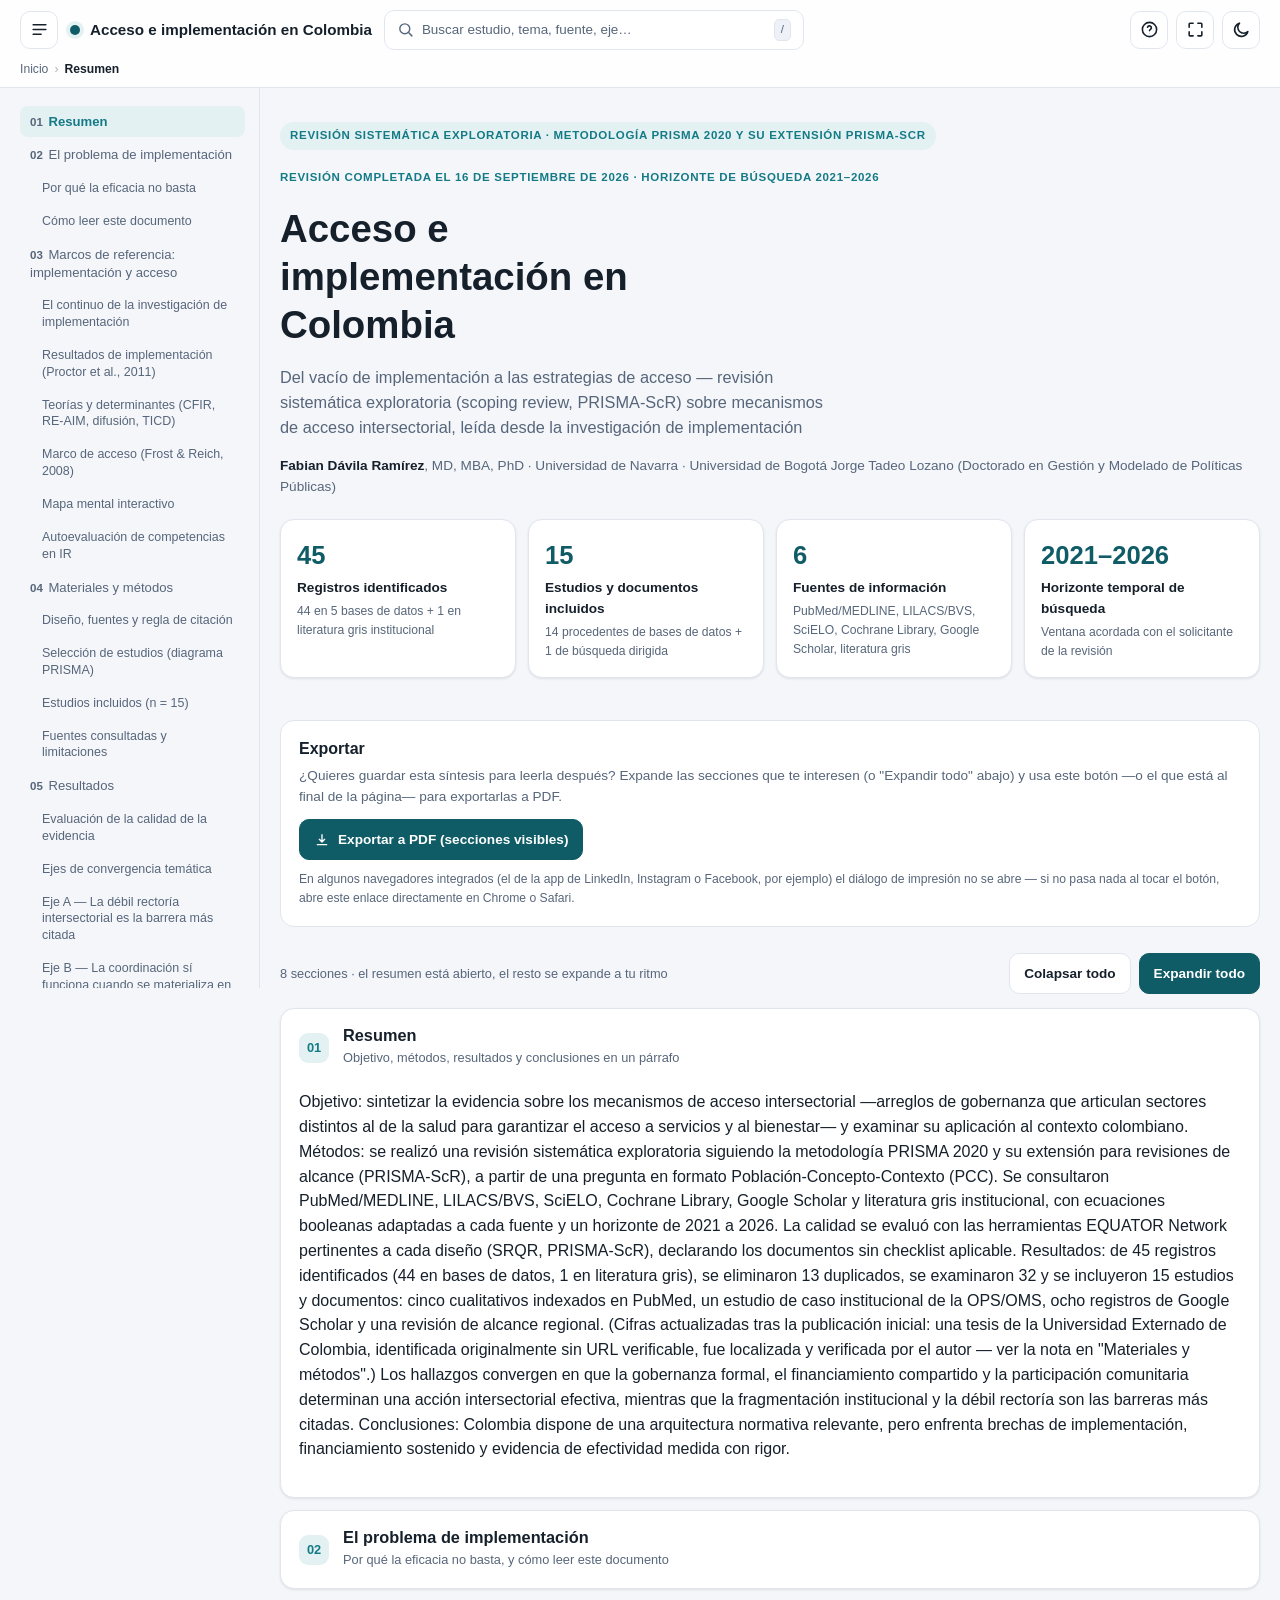
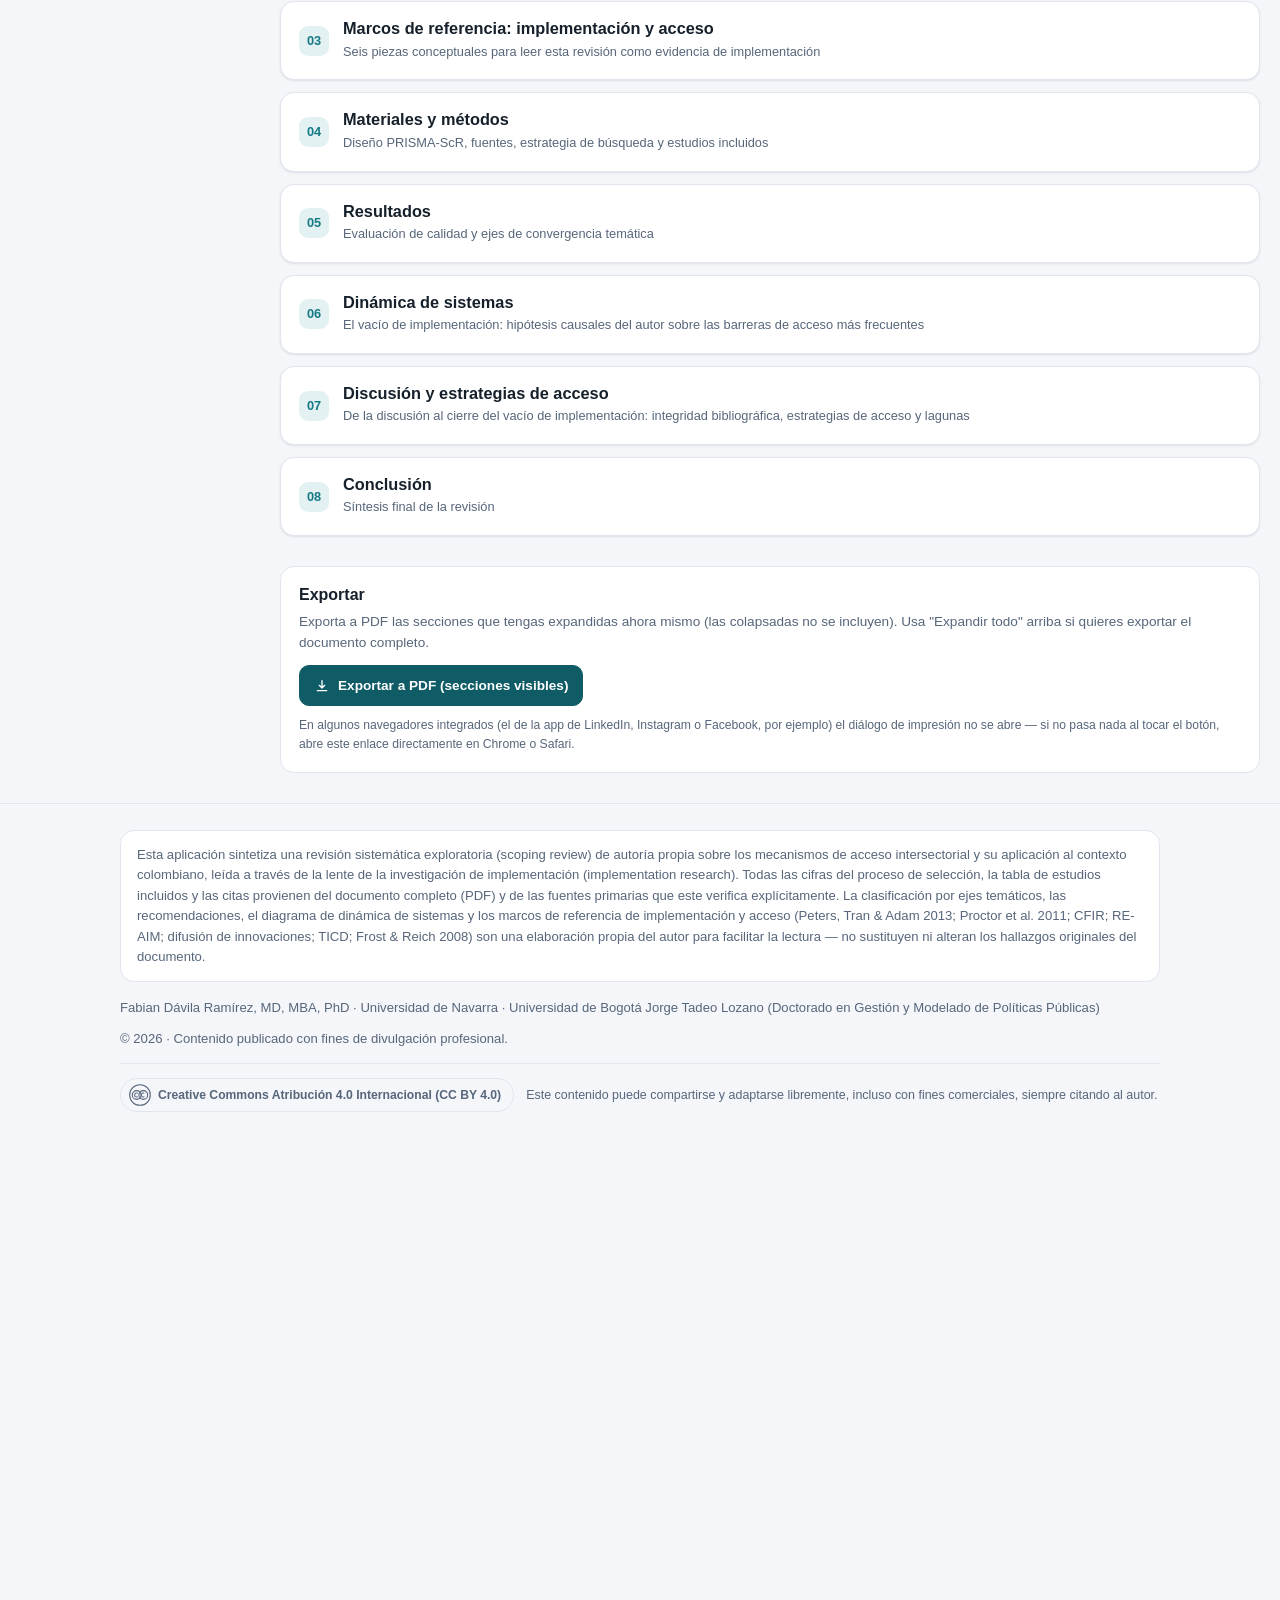
==== commit 4b9fc4d5: "Reenfocar el título y el recorrido narrativo hacia acceso + implementación Cambia el título de la ap" ====
--- a/index.html
+++ b/index.html
@@ -3,14 +3,14 @@
 <head>
 <meta charset="UTF-8">
 <meta name="viewport" content="width=device-width, initial-scale=1, viewport-fit=cover">
-<title>Mecanismos de acceso intersectorial — Explorador interactivo</title>
-<meta name="description" content="Revisión sistemática exploratoria (scoping review, PRISMA-ScR) sobre los mecanismos de acceso intersectorial y su aplicación al contexto colombiano.">
+<title>Acceso e implementación en Colombia — Explorador interactivo</title>
+<meta name="description" content="Del vacío de implementación a las estrategias de acceso: revisión sistemática exploratoria (scoping review, PRISMA-ScR) sobre mecanismos de acceso intersectorial, leída desde la investigación de implementación.">
 <meta name="color-scheme" content="light dark">
 <link rel="icon" href="data:image/svg+xml,<svg xmlns=%22http://www.w3.org/2000/svg%22 viewBox=%220 0 100 100%22><text y=%22.9em%22 font-size=%2290%22>🔗</text></svg>">
 <link rel="stylesheet" href="css/style.css">
 
-<meta property="og:title" content="Mecanismos de acceso intersectorial — Explorador interactivo">
-<meta property="og:description" content="Revisión sistemática exploratoria (scoping review, PRISMA-ScR) sobre los mecanismos de acceso intersectorial y su aplicación al contexto colombiano.">
+<meta property="og:title" content="Acceso e implementación en Colombia — Explorador interactivo">
+<meta property="og:description" content="Del vacío de implementación a las estrategias de acceso: revisión sistemática exploratoria (scoping review, PRISMA-ScR) sobre mecanismos de acceso intersectorial, leída desde la investigación de implementación.">
 <meta property="og:type" content="website">
 </head>
 <body>
@@ -24,7 +24,7 @@
     </button>
     <div class="brand">
       <span class="dot" aria-hidden="true"></span>
-      <span id="brand-title">Acceso Intersectorial</span>
+      <span id="brand-title">Acceso e Implementación</span>
     </div>
     <button class="search-trigger" id="search-trigger" type="button" aria-haspopup="dialog" aria-controls="search-panel">
       <svg viewBox="0 0 24 24" fill="none" stroke="currentColor" stroke-width="2" stroke-linecap="round"><circle cx="11" cy="11" r="7"/><path d="M21 21l-4.3-4.3"/></svg>
@@ -95,8 +95,8 @@
       <section class="hero">
         <span class="eyebrow" id="hero-framework">Revisión sistemática exploratoria</span>
         <span class="eyebrow" id="hero-period" style="background:transparent;padding-left:0"></span>
-        <h1 id="hero-title">Mecanismos de acceso intersectorial en Colombia</h1>
-        <p class="lede" id="hero-lede">Explorador interactivo de una revisión sistemática exploratoria (scoping review, PRISMA-ScR) sobre los mecanismos de acceso intersectorial y su aplicación al contexto colombiano.</p>
+        <h1 id="hero-title">Acceso e implementación en Colombia</h1>
+        <p class="lede" id="hero-lede">Del vacío de implementación a las estrategias de acceso: explorador interactivo de una revisión sistemática exploratoria (scoping review, PRISMA-ScR) sobre mecanismos de acceso intersectorial, leída desde la investigación de implementación.</p>
         <p class="byline" id="byline"></p>
         <div class="stat-grid" id="stat-grid"></div>
       </section>
--- a/css/style.css
+++ b/css/style.css
@@ -828,6 +828,63 @@
 .rec-board-cell .k{ font-size:.66rem; text-transform:uppercase; letter-spacing:.04em; color: var(--text-muted); font-weight:700; margin-bottom:4px; }
 
 /* ============================================================
+   Continuum matrix (etapas de la investigación de implementación,
+   escala de tonos de "implementación-ligera" a "implementación-intensa")
+   ============================================================ */
+.continuum-matrix-wrap{ overflow-x:auto; margin-top:14px; }
+.continuum-matrix{ width:100%; border-collapse:collapse; font-size:.82rem; min-width:640px; }
+.continuum-matrix th, .continuum-matrix td{
+  border:1px solid var(--border); padding:10px 12px; text-align:left; vertical-align:top;
+}
+.continuum-matrix .row-label{
+  font-size:.66rem; text-transform:uppercase; letter-spacing:.04em; font-weight:800;
+  color: var(--text-muted); background: var(--surface); white-space:nowrap; width:1%;
+}
+.continuum-matrix .stage-head{ color: var(--text); }
+.continuum-matrix .stage-head.on-dark{ color:#fff; }
+.continuum-matrix .stage-head .stage-num{ display:block; font-size:.64rem; opacity:.85; font-weight:700; text-transform:uppercase; letter-spacing:.04em; }
+.continuum-matrix .stage-head .stage-name{ display:block; font-size:.88rem; font-weight:800; margin-top:2px; }
+.continuum-matrix .stage-q{ font-style:italic; color: var(--text-muted); }
+.continuum-scale-legend{ display:flex; align-items:center; gap:6px; margin-top:10px; font-size:.76rem; color: var(--text-muted); }
+.continuum-scale-legend .grad{
+  flex:1; max-width:220px; height:10px; border-radius:999px;
+  background: linear-gradient(90deg,
+    color-mix(in srgb, var(--primary) 18%, var(--surface)),
+    color-mix(in srgb, var(--primary) 95%, var(--text) 15%));
+}
+
+/* ============================================================
+   Marcos de referencia — visuales adaptados al español
+   (resultados de implementación / marco de acceso)
+   ============================================================ */
+.outcomes-tier{
+  border-left: 4px solid var(--border); padding-left: 14px; margin-bottom: 16px;
+}
+.outcomes-tier:last-child{ margin-bottom:0; }
+.outcomes-tier.tier-1{ border-color: var(--chip-a); }
+.outcomes-tier.tier-2{ border-color: var(--chip-d); }
+.outcomes-tier.tier-3{ border-color: var(--chip-c); }
+.outcomes-tier h4{ font-size:.9rem; margin:0 0 8px; }
+.outcomes-tier .pill-row{ display:flex; flex-wrap:wrap; gap:6px; }
+.outcomes-tier .pill-row .chip{ font-weight:700; }
+.outcomes-tier .tier-note{ font-size:.74rem; color: var(--text-muted); margin-top:6px; }
+
+.access-arch-banner{
+  background: var(--surface-2); border:1px solid var(--border); border-radius:12px;
+  padding:12px 16px; margin-top:14px; text-align:center; font-weight:700; font-size:.88rem;
+}
+.access-arch-banner .sub{ display:block; font-weight:400; font-size:.78rem; color: var(--text-muted); margin-top:3px; }
+.access-factor-grid{
+  display:grid; grid-template-columns: repeat(auto-fit,minmax(180px,1fr)); gap:10px; margin-top:10px;
+}
+.access-factor{
+  background: var(--surface); border:1px solid var(--border); border-top:3px solid var(--primary-2);
+  border-radius:10px; padding:12px 14px;
+}
+.access-factor h4{ font-size:.86rem; margin:0 0 8px; }
+.access-factor ul{ margin:0; padding-left:18px; font-size:.8rem; display:flex; flex-direction:column; gap:4px; }
+
+/* ============================================================
    Print
    ============================================================ */
 @media print{
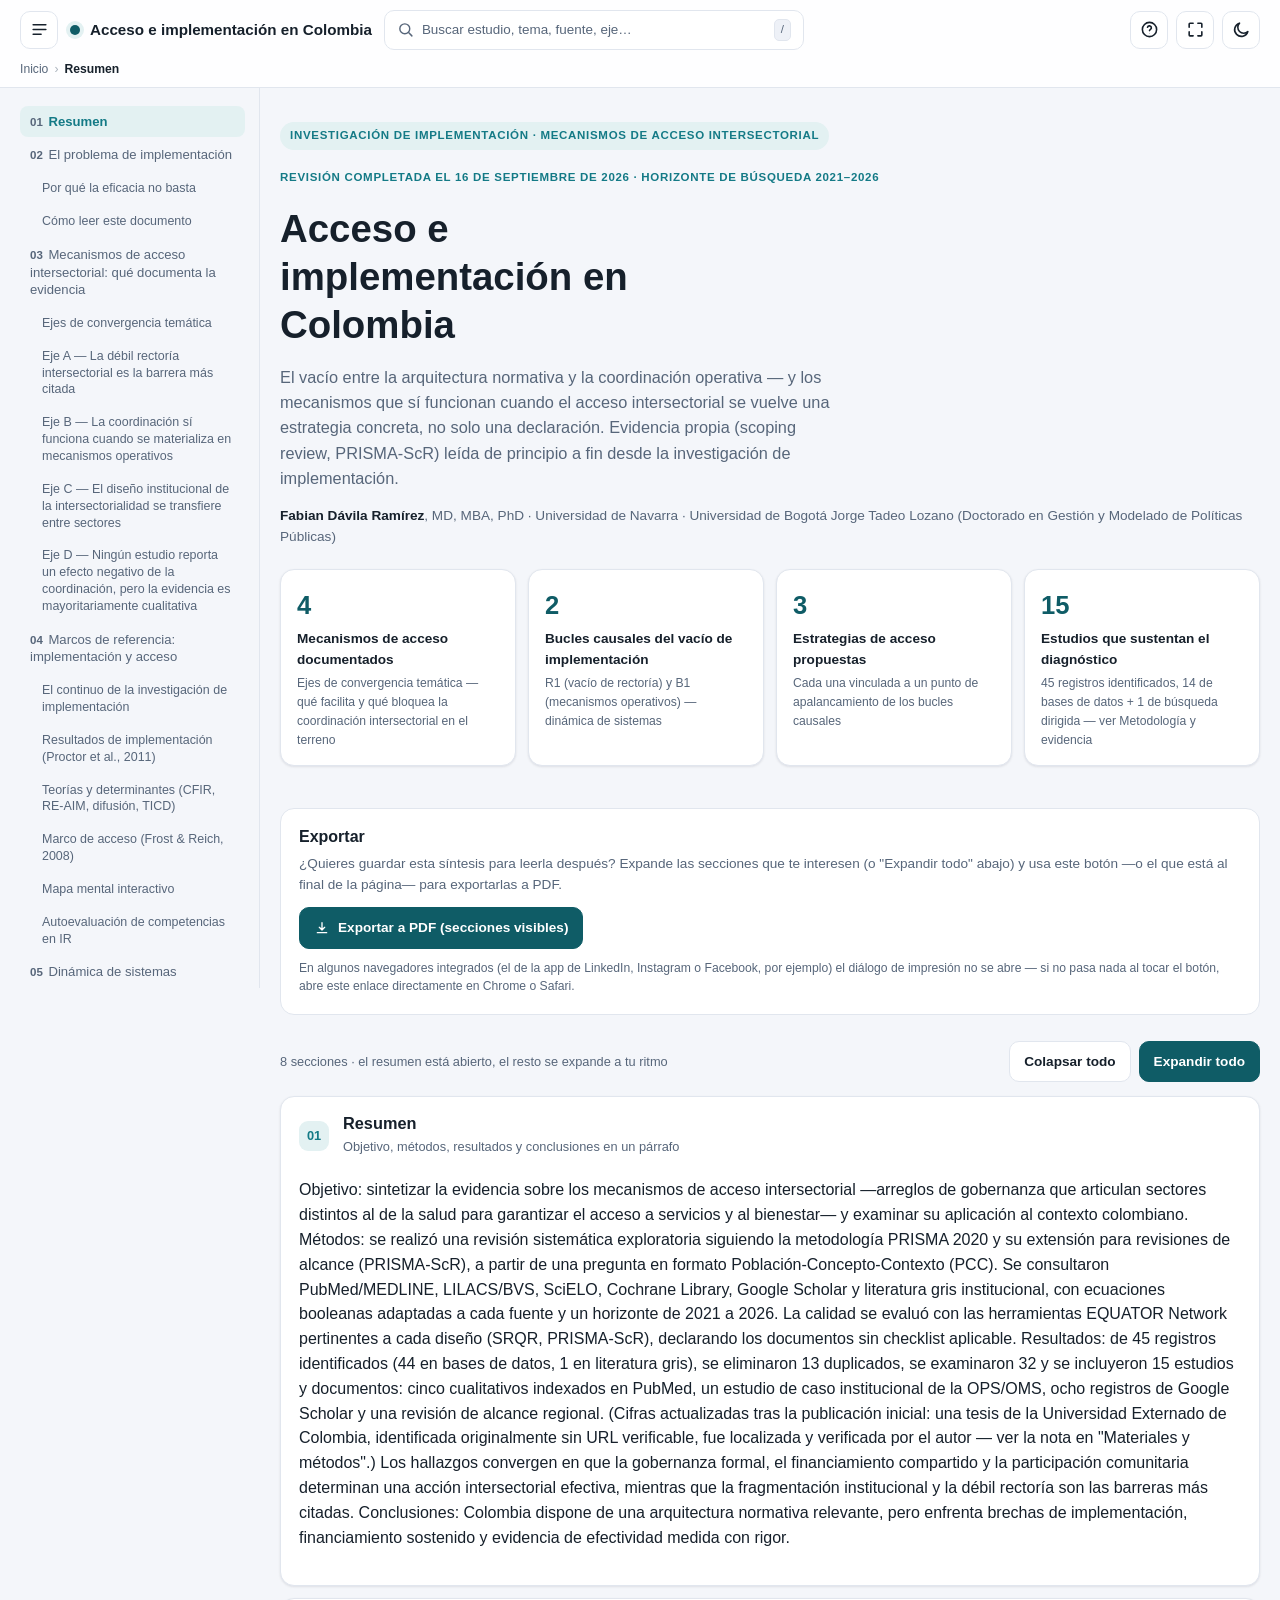
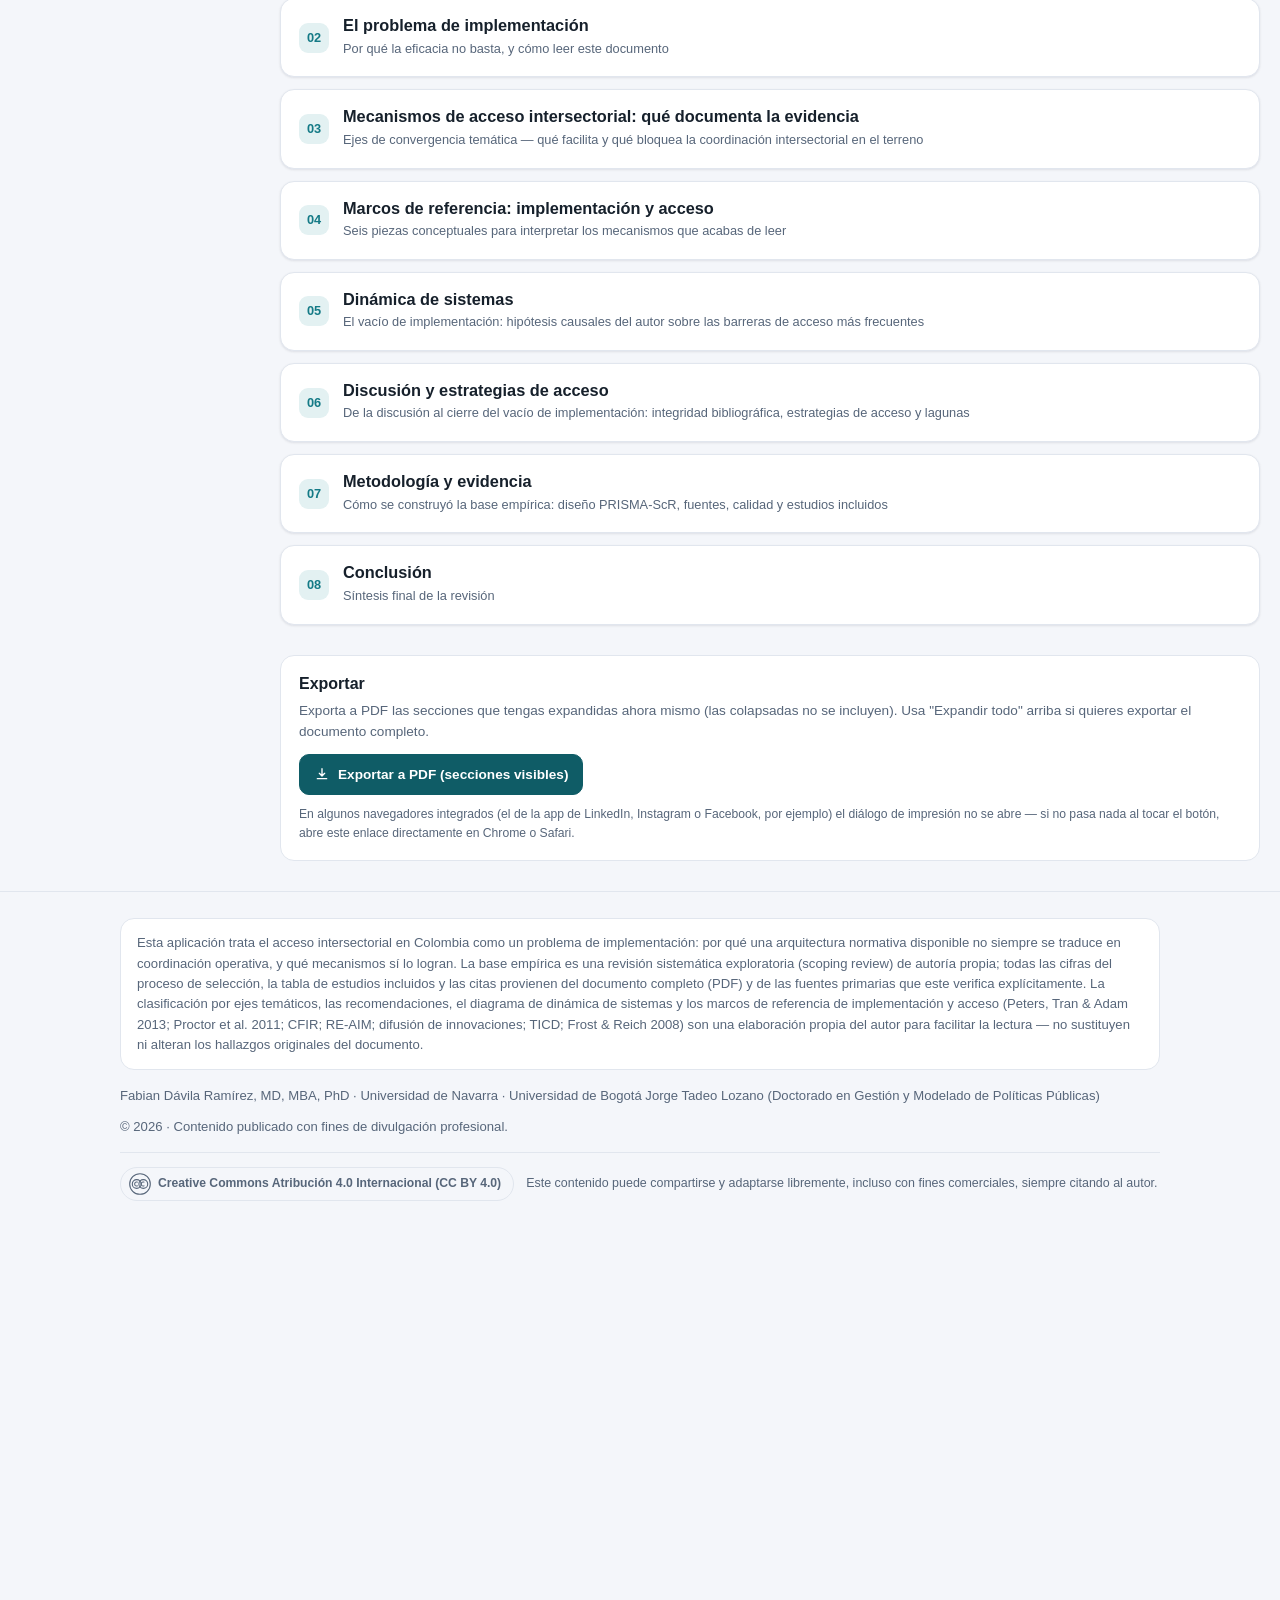
==== commit a1a75d02: "Reordenar la app por tema, no por las etapas de una revisión sistemática El usuario señaló que la ap" ====
--- a/index.html
+++ b/index.html
@@ -4,13 +4,13 @@
 <meta charset="UTF-8">
 <meta name="viewport" content="width=device-width, initial-scale=1, viewport-fit=cover">
 <title>Acceso e implementación en Colombia — Explorador interactivo</title>
-<meta name="description" content="Del vacío de implementación a las estrategias de acceso: revisión sistemática exploratoria (scoping review, PRISMA-ScR) sobre mecanismos de acceso intersectorial, leída desde la investigación de implementación.">
+<meta name="description" content="El vacío entre la arquitectura normativa y la coordinación operativa en Colombia — y los mecanismos de acceso intersectorial que sí funcionan. Investigación de implementación, con una revisión sistemática exploratoria propia (PRISMA-ScR) como base empírica.">
 <meta name="color-scheme" content="light dark">
 <link rel="icon" href="data:image/svg+xml,<svg xmlns=%22http://www.w3.org/2000/svg%22 viewBox=%220 0 100 100%22><text y=%22.9em%22 font-size=%2290%22>🔗</text></svg>">
 <link rel="stylesheet" href="css/style.css">
 
 <meta property="og:title" content="Acceso e implementación en Colombia — Explorador interactivo">
-<meta property="og:description" content="Del vacío de implementación a las estrategias de acceso: revisión sistemática exploratoria (scoping review, PRISMA-ScR) sobre mecanismos de acceso intersectorial, leída desde la investigación de implementación.">
+<meta property="og:description" content="El vacío entre la arquitectura normativa y la coordinación operativa en Colombia — y los mecanismos de acceso intersectorial que sí funcionan. Investigación de implementación, con una revisión sistemática exploratoria propia (PRISMA-ScR) como base empírica.">
 <meta property="og:type" content="website">
 </head>
 <body>
--- a/css/style.css
+++ b/css/style.css
@@ -884,6 +884,22 @@
 .access-factor h4{ font-size:.86rem; margin:0 0 8px; }
 .access-factor ul{ margin:0; padding-left:18px; font-size:.8rem; display:flex; flex-direction:column; gap:4px; }
 
+.access-stage-track{
+  display:grid; grid-template-columns: repeat(auto-fit,minmax(180px,1fr)); gap:10px; margin-top:10px;
+}
+.access-stage{
+  background: var(--surface); border:1px solid var(--border); border-radius:12px; padding:12px 14px;
+  display:flex; flex-direction:column; gap:4px;
+}
+.access-stage-num{ font-family:inherit; font-size:.72rem; font-weight:800; color: var(--primary-2); }
+.access-stage h4{ margin:0; font-size:.9rem; }
+.access-stage p{ margin:0; font-size:.8rem; color: var(--text-muted); }
+
+.mech-list{ display:flex; flex-direction:column; gap:10px; margin-top:10px; }
+.mech-item{ background: var(--surface-2); border-left:3px solid var(--primary-2); border-radius:8px; padding:11px 14px; }
+.mech-name{ font-size:.78rem; font-weight:800; text-transform:uppercase; letter-spacing:.03em; color: var(--primary-2); display:block; margin-bottom:4px; }
+.mech-desc{ font-size:.82rem; line-height:1.5; color: var(--text); margin:0; }
+
 /* ============================================================
    Print
    ============================================================ */
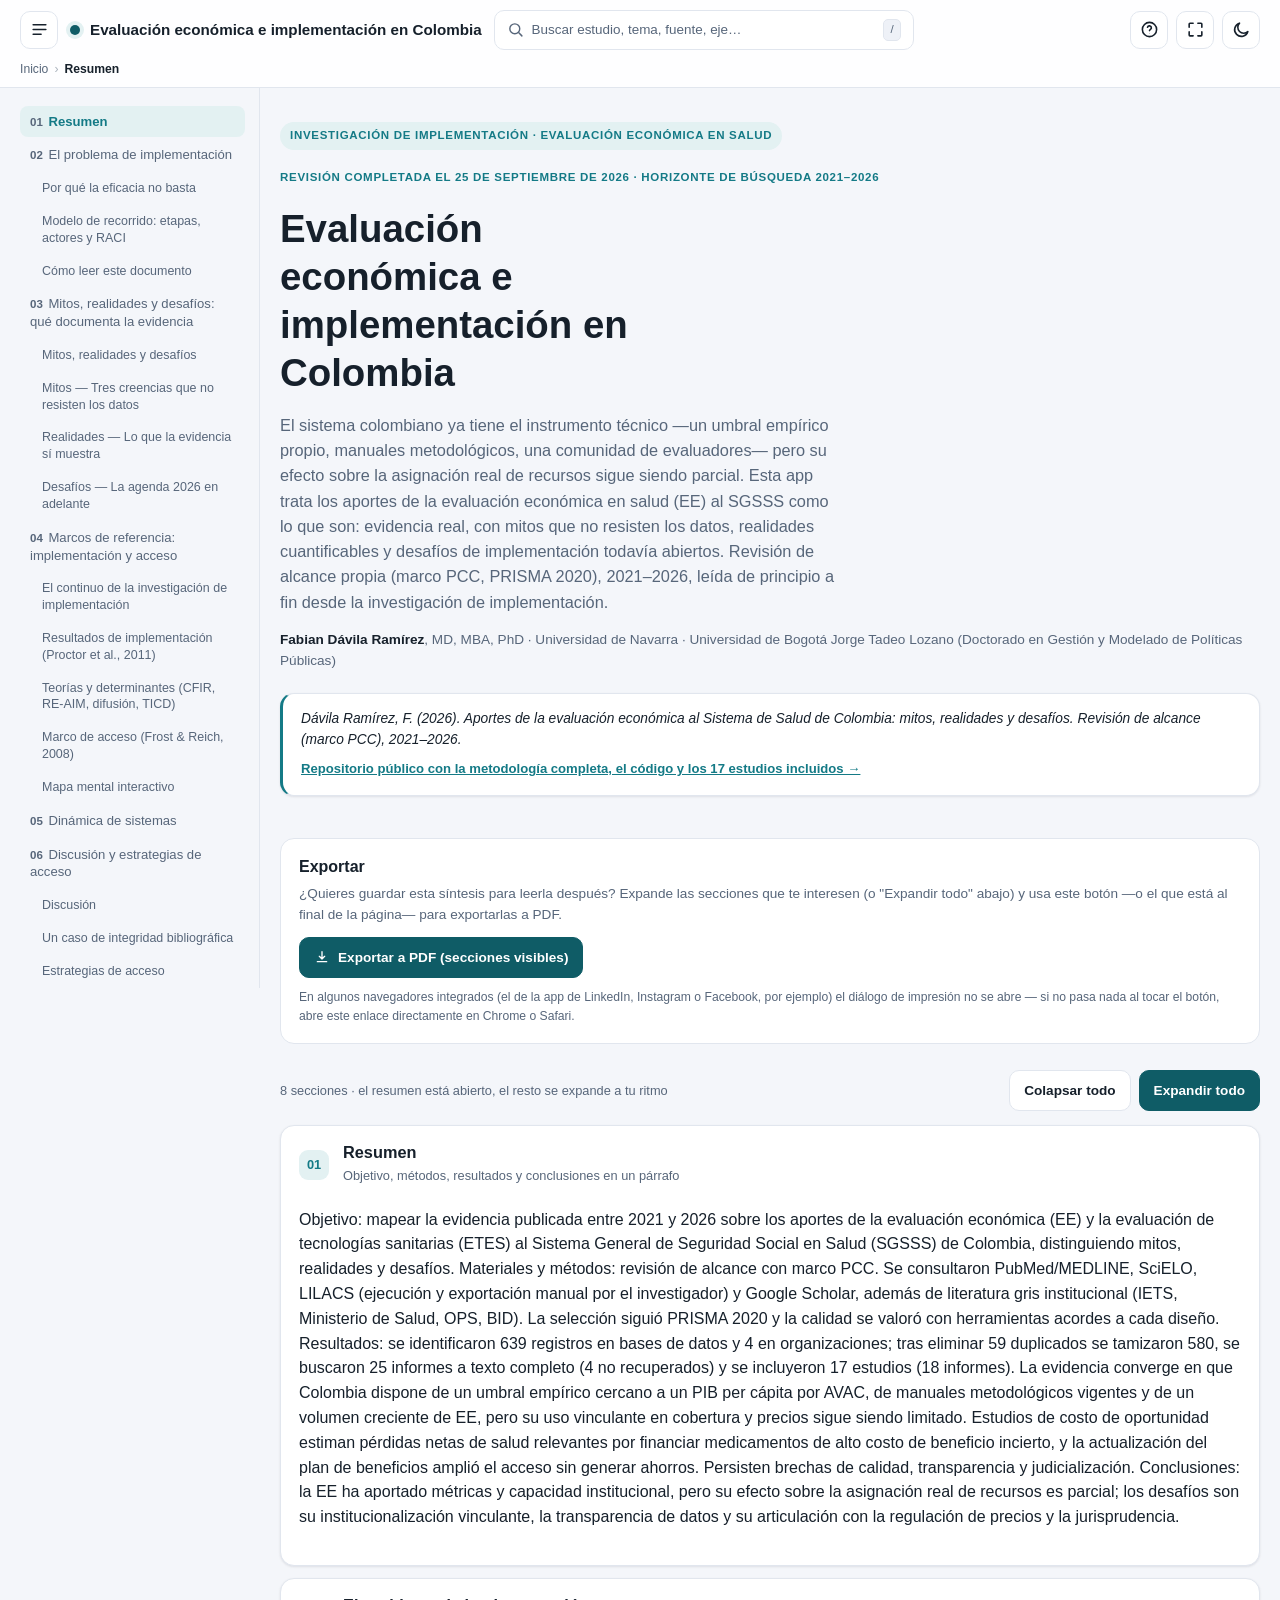
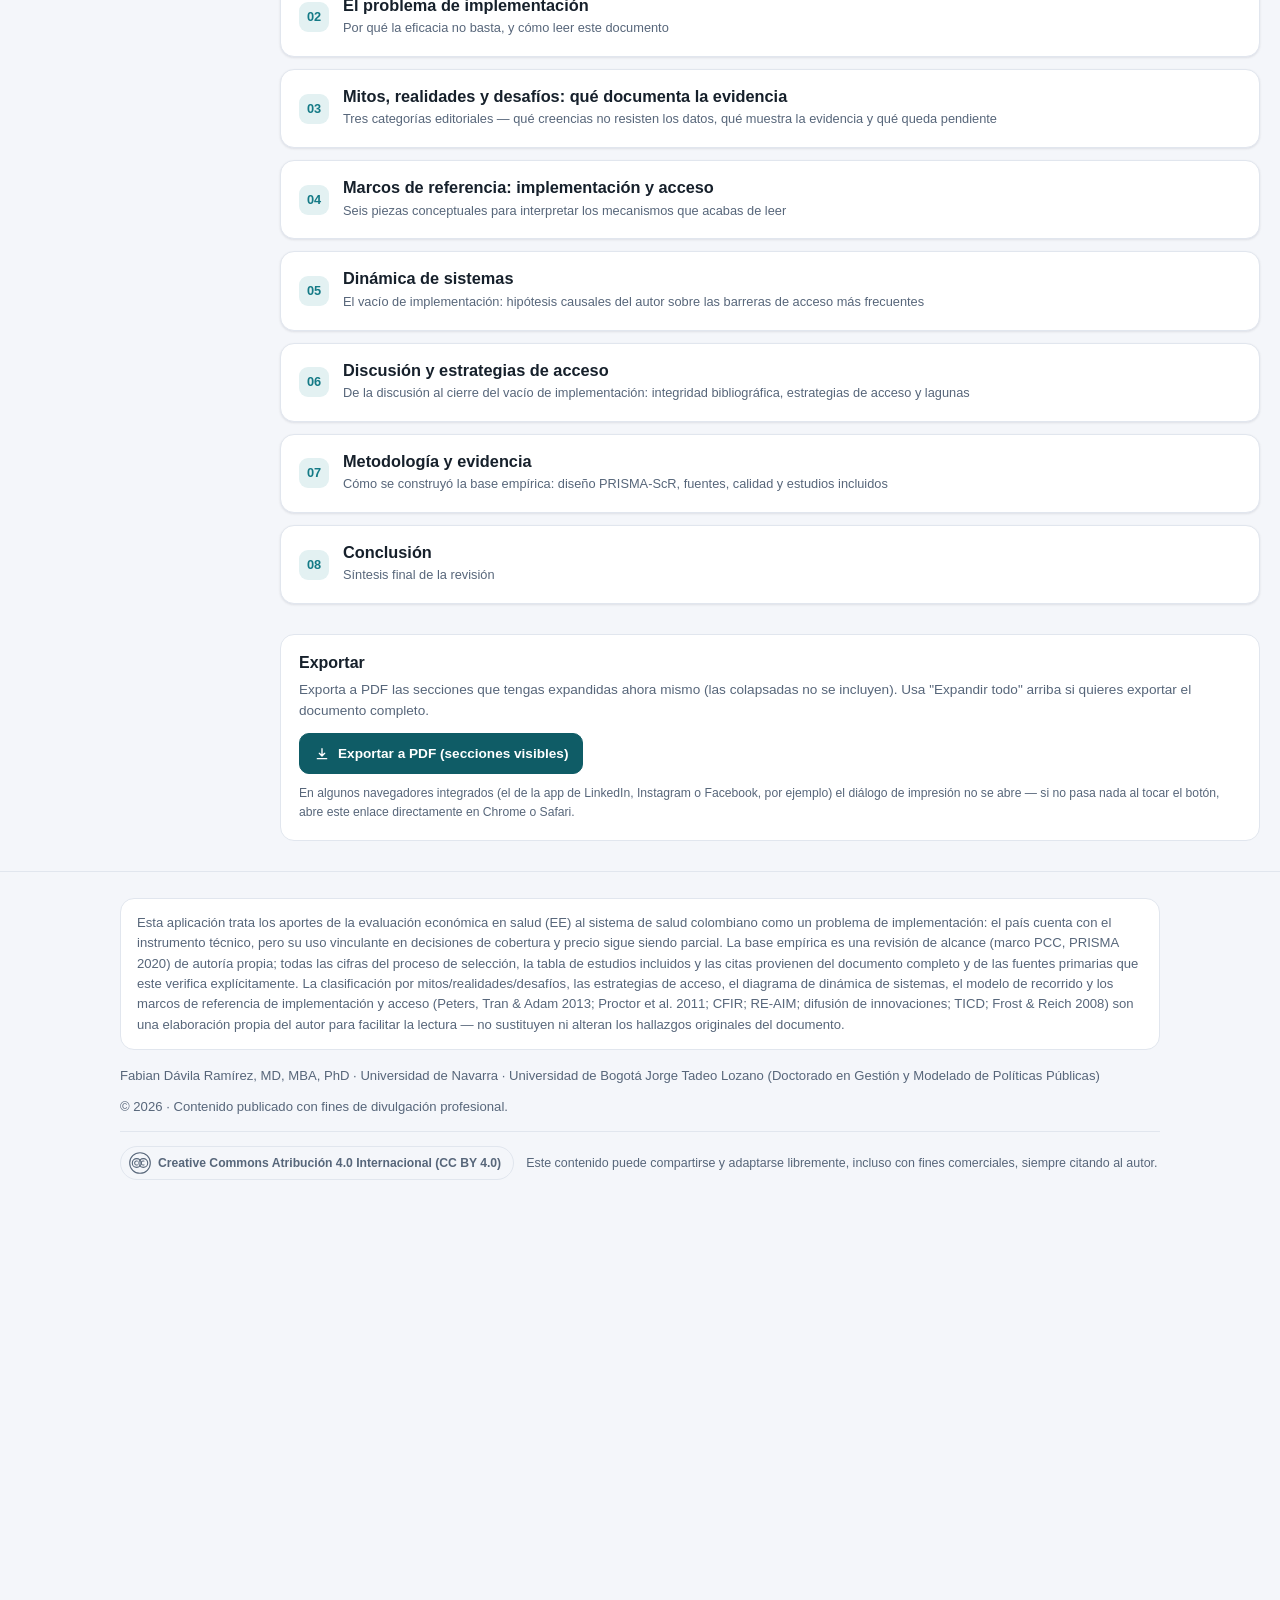
==== commit 6b5ecea2: "Replace app content: from acceso intersectorial to evaluación económica en salud Full topic replacem" ====
--- a/index.html
+++ b/index.html
@@ -3,14 +3,14 @@
 <head>
 <meta charset="UTF-8">
 <meta name="viewport" content="width=device-width, initial-scale=1, viewport-fit=cover">
-<title>Acceso e implementación en Colombia — Explorador interactivo</title>
-<meta name="description" content="El vacío entre la arquitectura normativa y la coordinación operativa en Colombia — y los mecanismos de acceso intersectorial que sí funcionan. Investigación de implementación, con una revisión sistemática exploratoria propia (PRISMA-ScR) como base empírica.">
+<title>Evaluación económica e implementación en Colombia — Explorador interactivo</title>
+<meta name="description" content="Mitos, realidades y desafíos de la evaluación económica en salud en Colombia: por qué la capacidad técnica instalada del IETS rara vez se traduce en decisiones vinculantes de cobertura o precio. Investigación de implementación, con una revisión sistemática exploratoria propia (PRISMA-ScR) como base empírica.">
 <meta name="color-scheme" content="light dark">
 <link rel="icon" href="data:image/svg+xml,<svg xmlns=%22http://www.w3.org/2000/svg%22 viewBox=%220 0 100 100%22><text y=%22.9em%22 font-size=%2290%22>🔗</text></svg>">
 <link rel="stylesheet" href="css/style.css">
 
-<meta property="og:title" content="Acceso e implementación en Colombia — Explorador interactivo">
-<meta property="og:description" content="El vacío entre la arquitectura normativa y la coordinación operativa en Colombia — y los mecanismos de acceso intersectorial que sí funcionan. Investigación de implementación, con una revisión sistemática exploratoria propia (PRISMA-ScR) como base empírica.">
+<meta property="og:title" content="Evaluación económica e implementación en Colombia — Explorador interactivo">
+<meta property="og:description" content="Mitos, realidades y desafíos de la evaluación económica en salud en Colombia: por qué la capacidad técnica instalada del IETS rara vez se traduce en decisiones vinculantes de cobertura o precio. Investigación de implementación, con una revisión sistemática exploratoria propia (PRISMA-ScR) como base empírica.">
 <meta property="og:type" content="website">
 </head>
 <body>
@@ -24,7 +24,7 @@
     </button>
     <div class="brand">
       <span class="dot" aria-hidden="true"></span>
-      <span id="brand-title">Acceso e Implementación</span>
+      <span id="brand-title">Evaluación Económica</span>
     </div>
     <button class="search-trigger" id="search-trigger" type="button" aria-haspopup="dialog" aria-controls="search-panel">
       <svg viewBox="0 0 24 24" fill="none" stroke="currentColor" stroke-width="2" stroke-linecap="round"><circle cx="11" cy="11" r="7"/><path d="M21 21l-4.3-4.3"/></svg>
@@ -95,8 +95,8 @@
       <section class="hero">
         <span class="eyebrow" id="hero-framework">Revisión sistemática exploratoria</span>
         <span class="eyebrow" id="hero-period" style="background:transparent;padding-left:0"></span>
-        <h1 id="hero-title">Acceso e implementación en Colombia</h1>
-        <p class="lede" id="hero-lede">Del vacío de implementación a las estrategias de acceso: explorador interactivo de una revisión sistemática exploratoria (scoping review, PRISMA-ScR) sobre mecanismos de acceso intersectorial, leída desde la investigación de implementación.</p>
+        <h1 id="hero-title">Evaluación económica e implementación en Colombia</h1>
+        <p class="lede" id="hero-lede">El sistema colombiano ya tiene el instrumento técnico —un umbral empírico propio, manuales metodológicos, una comunidad de evaluadores— pero su efecto sobre la asignación real de recursos sigue siendo parcial. Explorador interactivo de una revisión de alcance propia (PRISMA 2020), 2021–2026, leída desde la investigación de implementación.</p>
         <p class="byline" id="byline"></p>
         <div class="stat-grid" id="stat-grid"></div>
       </section>
--- a/css/style.css
+++ b/css/style.css
@@ -271,6 +271,14 @@
 .stat-card .label{ font-weight:600; font-size:.85rem; margin-top:2px; }
 .stat-card .detail{ font-size:.76rem; color: var(--text-muted); margin-top:4px; }
 
+.hero-citation{
+  display:block; grid-template-columns:none;
+  background: var(--surface); border:1px solid var(--border); border-left:3px solid var(--primary-2);
+  border-radius: var(--radius); padding:14px 18px; box-shadow: var(--shadow);
+}
+.hero-citation-text{ margin:0; font-size:.86rem; font-style:italic; color:var(--text); }
+.hero-citation-link{ display:inline-block; margin-top:8px; font-size:.82rem; font-weight:600; color:var(--primary-2); }
+
 /* ============================================================
    Toolbar (expand/collapse)
    ============================================================ */
@@ -828,6 +836,72 @@
 .rec-board-cell .k{ font-size:.66rem; text-transform:uppercase; letter-spacing:.04em; color: var(--text-muted); font-weight:700; margin-bottom:4px; }
 
 /* ============================================================
+   Journey model (mapa de ruta + RACI) del problema de implementación
+   ============================================================ */
+.journey-wrap{ margin-top:16px; display:flex; flex-direction:column; gap:14px; }
+
+.journey-actor-pills{ display:flex; flex-wrap:wrap; gap:8px; }
+.journey-actor-pill{
+  display:inline-flex; align-items:center; gap:7px; padding:7px 12px 7px 9px; border-radius:999px;
+  border:1px solid var(--border); background:var(--surface); color:var(--text);
+  font-family:inherit; font-weight:600; font-size:.78rem; cursor:pointer;
+  transition:border-color .15s ease, background .15s ease, transform .1s ease;
+}
+.journey-actor-pill:hover{ transform:translateY(-1px); }
+.journey-actor-pill:focus-visible{ outline:2px solid var(--primary-2); outline-offset:2px; }
+.journey-actor-pill .dot{ width:9px; height:9px; border-radius:50%; flex:none; }
+.journey-actor-pill[aria-pressed="true"]{ border-color:currentColor; }
+
+.journey-stations{ position:relative; display:grid; grid-template-columns:repeat(4,minmax(120px,1fr)); gap:0; padding:6px 0 4px; }
+.journey-station-line{ position:absolute; left:6%; right:6%; top:28px; height:2px; background:var(--border); z-index:0; }
+.journey-station{
+  position:relative; z-index:1; display:flex; flex-direction:column; align-items:center; gap:6px;
+  background:none; border:none; font-family:inherit; color:var(--text); cursor:pointer; padding:0;
+}
+.journey-station-num{
+  width:44px; height:44px; border-radius:50%; background:var(--surface); border:2px solid var(--border);
+  display:flex; align-items:center; justify-content:center; font-weight:800; font-size:16px; color:var(--text-muted);
+  transition:border-color .15s ease, color .15s ease, background .15s ease, transform .15s ease;
+}
+.journey-station-label{ font-size:.74rem; font-weight:600; text-align:center; color:var(--text-muted); max-width:130px; line-height:1.25; }
+.journey-station[aria-pressed="true"] .journey-station-num{ background:var(--primary-2); border-color:var(--primary-2); color:#fff; transform:scale(1.06); }
+.journey-station[aria-pressed="true"] .journey-station-label{ color:var(--text); }
+.journey-station:focus-visible .journey-station-num{ outline:2px solid var(--primary-2); outline-offset:3px; }
+
+.journey-tracks-wrap{ overflow-x:auto; }
+.journey-tracks{ display:flex; flex-direction:column; gap:8px; min-width:560px; }
+.journey-track-row{ display:grid; grid-template-columns:170px repeat(4,minmax(100px,1fr)); align-items:center; gap:0; }
+.journey-track-row.dimmed{ opacity:.3; }
+.journey-track-name{ font-size:.76rem; font-weight:700; white-space:nowrap; overflow:hidden; text-overflow:ellipsis; }
+.journey-track-cell{ display:flex; align-items:center; justify-content:center; padding:2px 4px; }
+.journey-raci-badge{
+  display:inline-flex; align-items:center; justify-content:center; width:30px; height:26px; border-radius:7px;
+  font-weight:800; font-size:.76rem; border:1.5px solid currentColor; background:transparent;
+  transition:background .15s ease;
+}
+.journey-raci-badge.level-R{ background: currentColor; }
+.journey-raci-badge.level-R span{ color:#fff; }
+.journey-raci-badge.level-A{ background: color-mix(in srgb, currentColor 22%, transparent); }
+.journey-raci-badge.level-C{ background: transparent; }
+.journey-raci-badge.level-I{ opacity:.55; border-style:dashed; }
+.journey-track-cell.active-col .journey-raci-badge{ box-shadow: 0 0 0 3px color-mix(in srgb, currentColor 25%, transparent); }
+
+.journey-legend{ display:flex; flex-wrap:wrap; gap:14px; font-size:.78rem; color:var(--text-muted); }
+.journey-legend b{ color:var(--text); margin-right:3px; }
+
+.journey-detail{ background:var(--surface); border:1px solid var(--border); border-radius:14px; padding:18px 20px; display:flex; flex-direction:column; gap:14px; }
+.journey-detail-eyebrow{ font-size:.7rem; text-transform:uppercase; letter-spacing:.08em; color:var(--primary-2); font-weight:700; margin:0; }
+.journey-detail-title{ font-size:1.15rem; font-weight:800; margin:2px 0 0; }
+.journey-detail-objetivo{ font-size:.9rem; color:var(--text-muted); margin:0; }
+.journey-touchpoints{ display:flex; flex-wrap:wrap; gap:6px; }
+.journey-role-grid{ display:grid; grid-template-columns:repeat(auto-fill,minmax(200px,1fr)); gap:10px; }
+.journey-role-card{ background:var(--surface-2); border:1px solid var(--border); border-radius:10px; padding:11px 13px; }
+.journey-role-card.focus{ border-color: var(--primary-2); box-shadow: 0 0 0 2px var(--primary-tint); }
+.journey-role-top{ display:flex; align-items:center; justify-content:space-between; gap:8px; margin-bottom:4px; }
+.journey-role-name{ font-size:.78rem; font-weight:700; }
+.journey-role-desc{ font-size:.78rem; line-height:1.45; color:var(--text-muted); margin:0; }
+
+/* ============================================================
    Continuum matrix (etapas de la investigación de implementación,
    escala de tonos de "implementación-ligera" a "implementación-intensa")
    ============================================================ */
